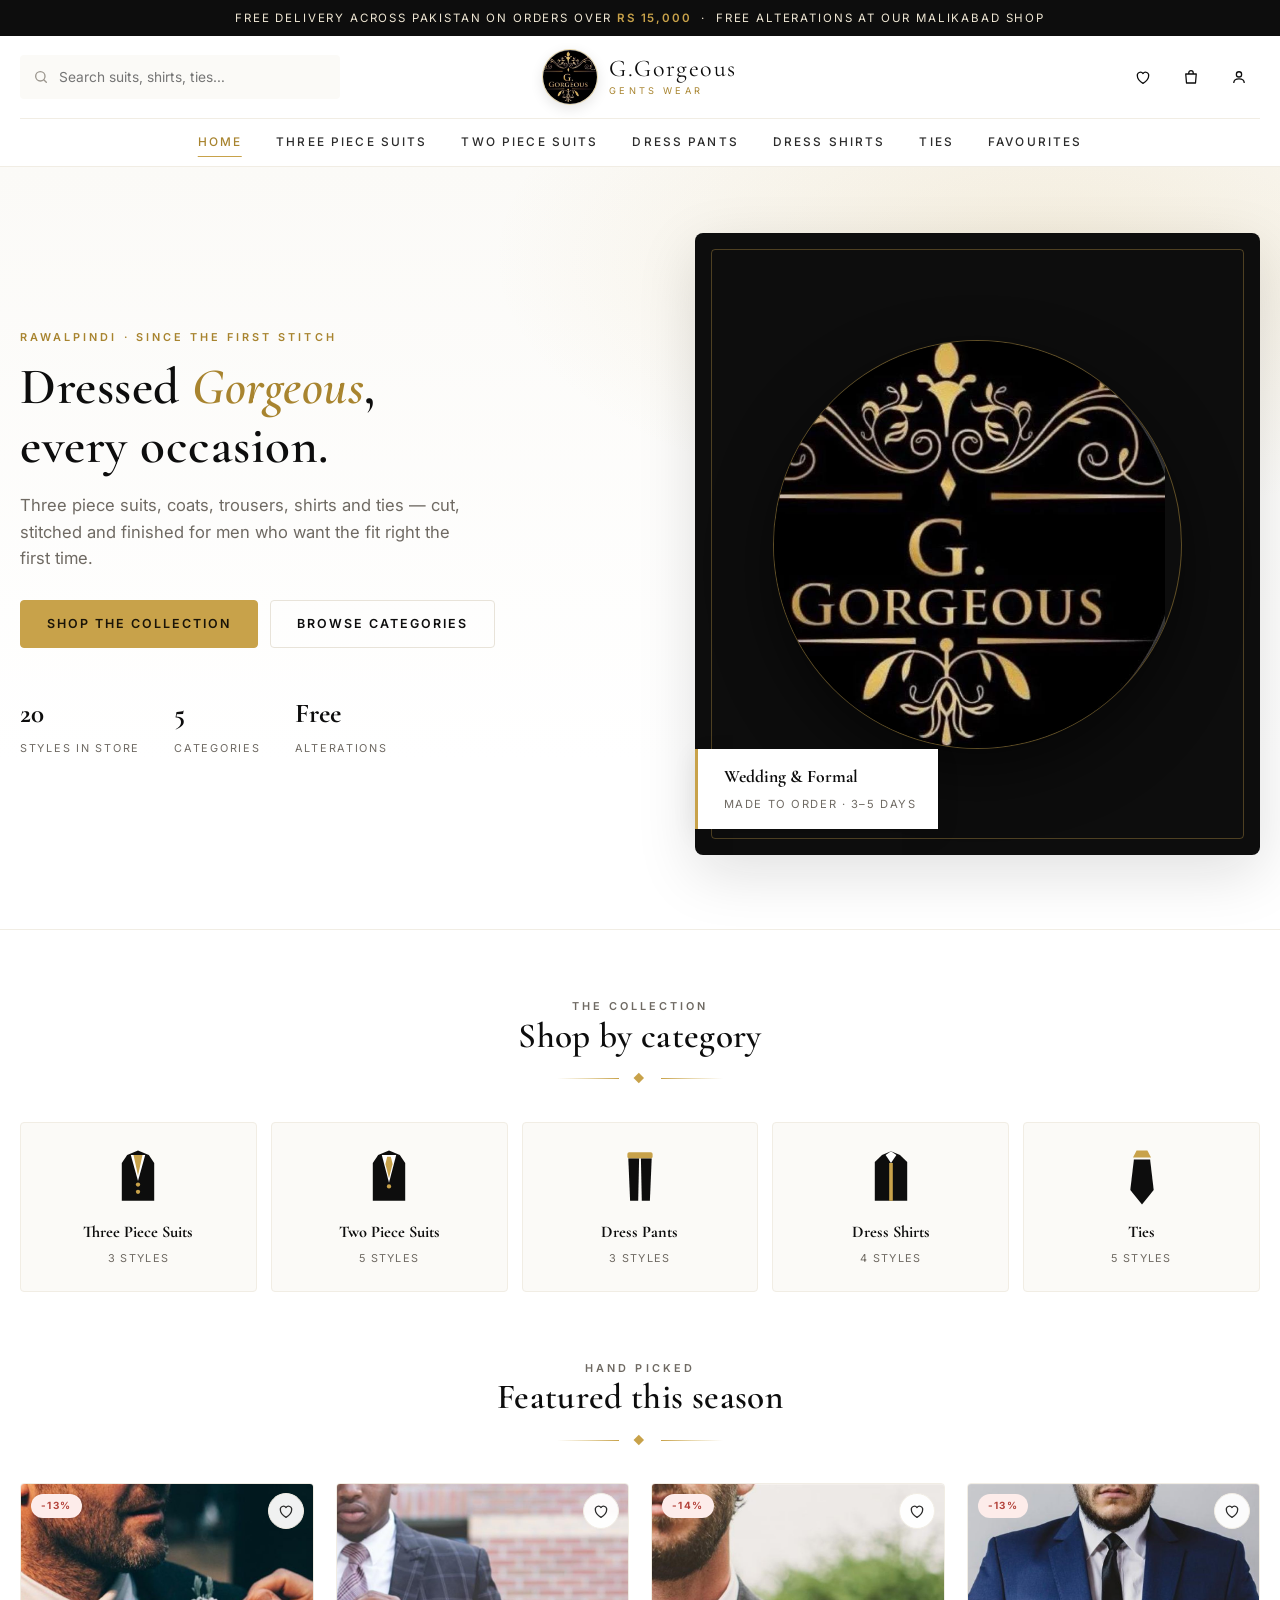
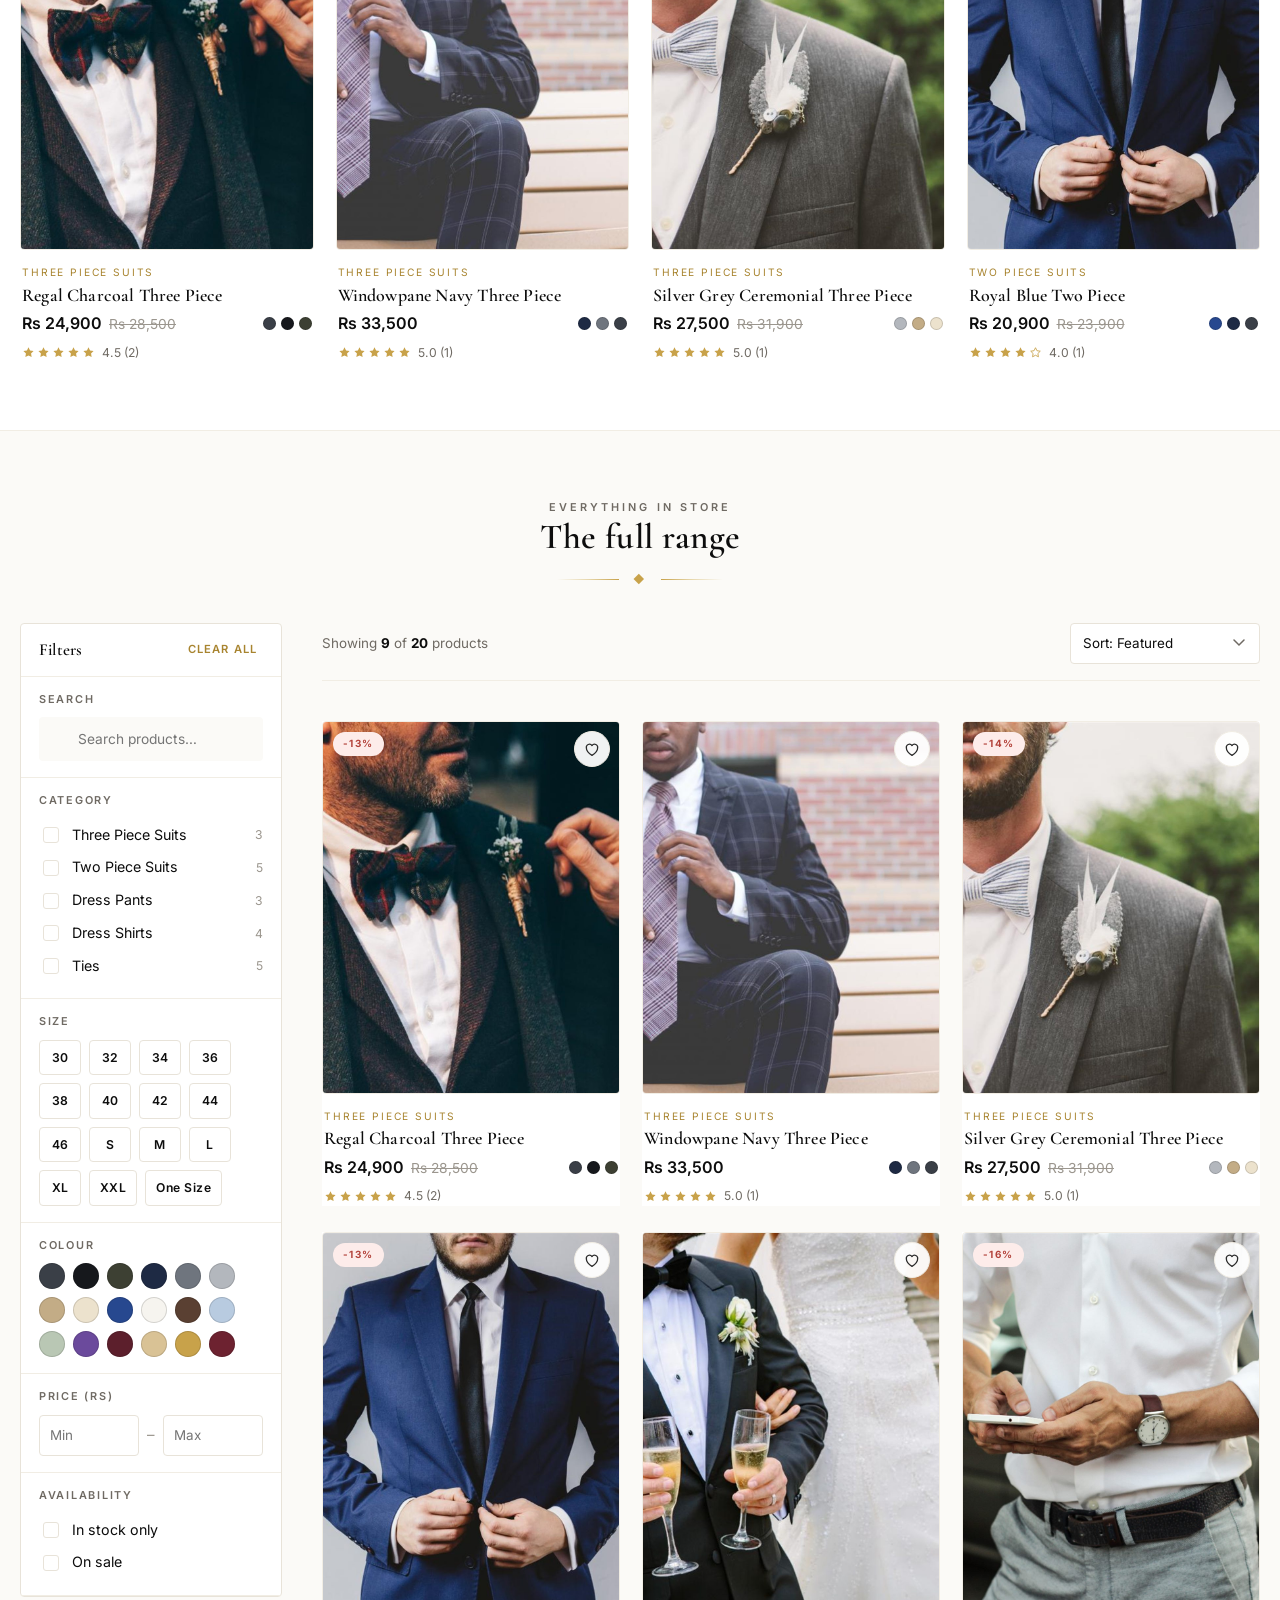
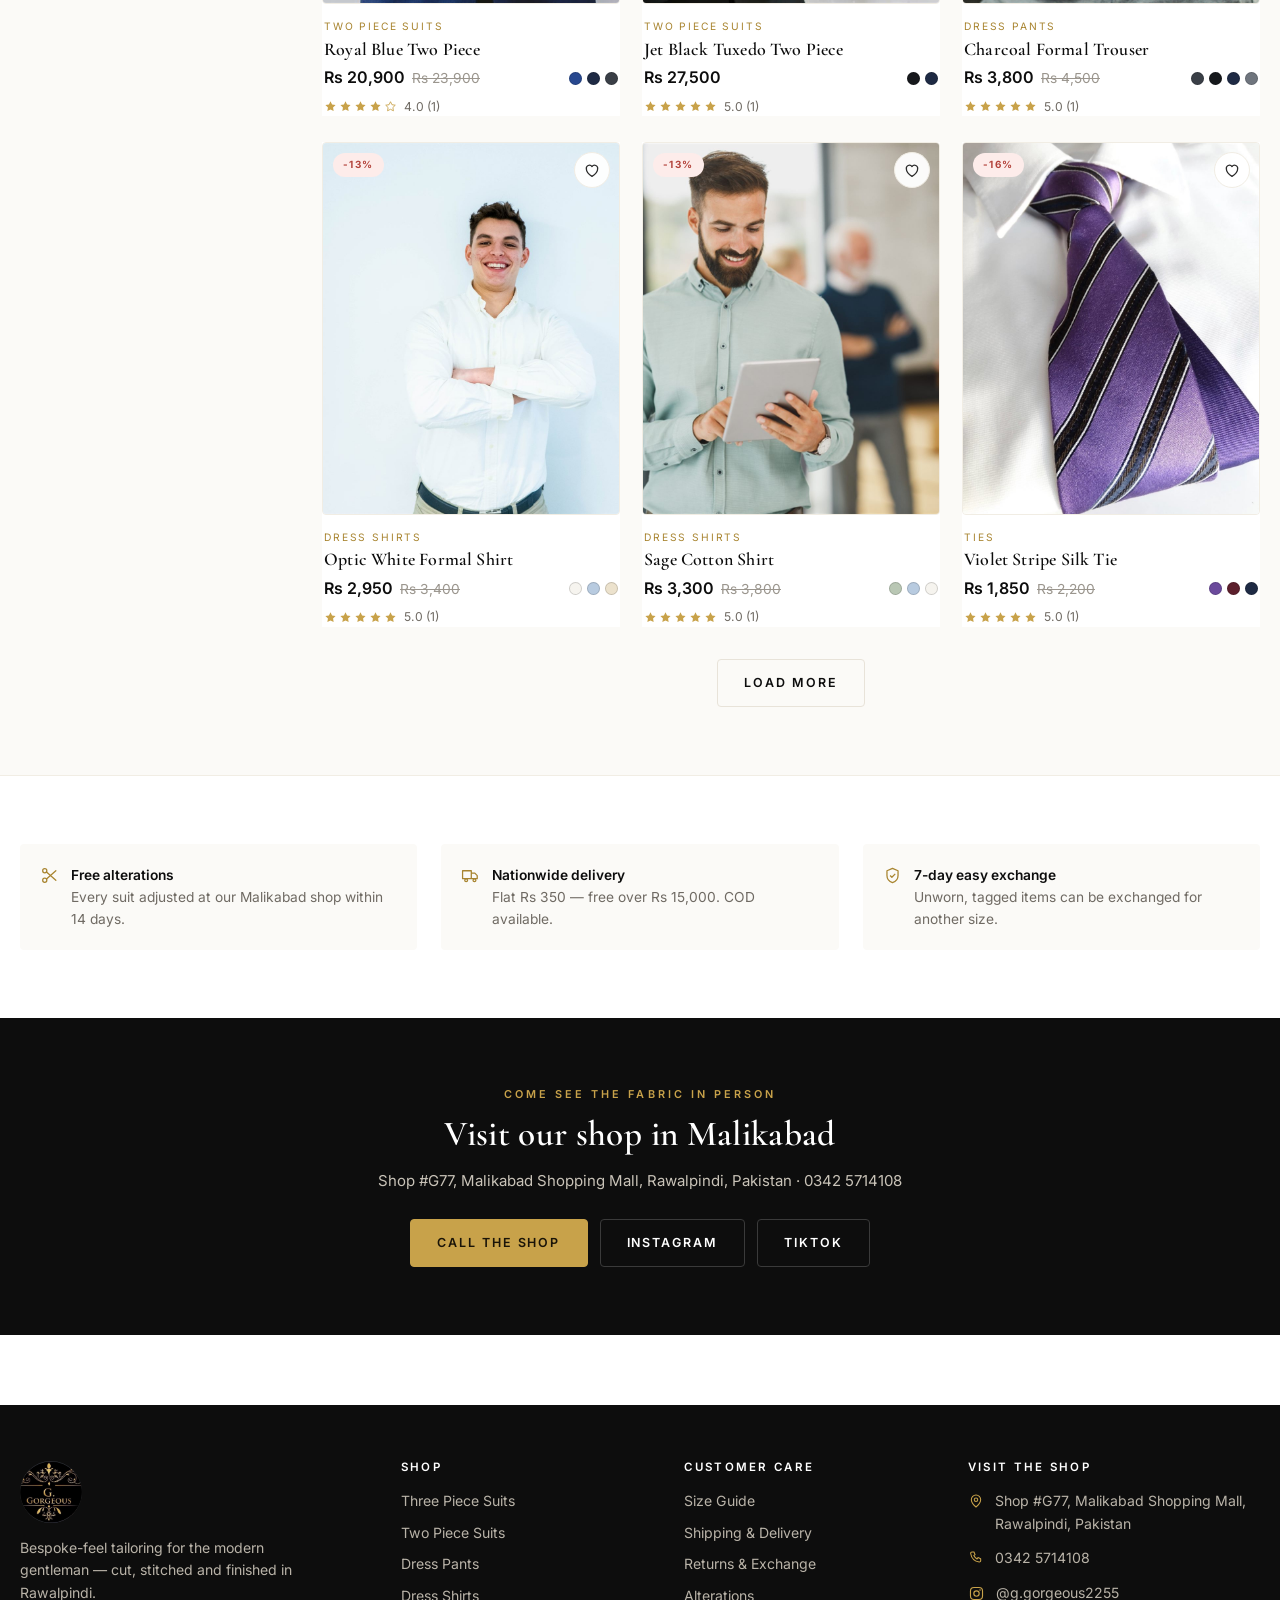
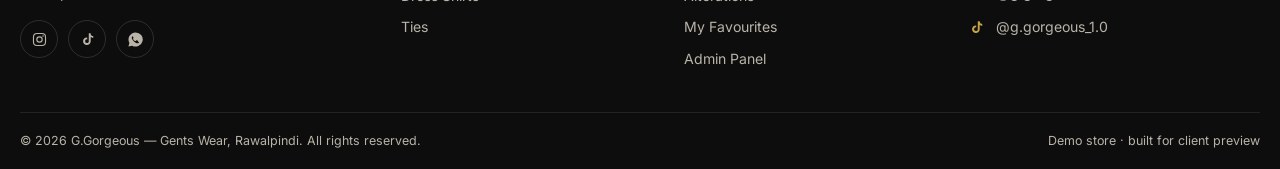
==== index.html @ 969a835b "G.Gorgeous demo store Static e-commerce demo for G.Gorgeous Gents Wear, Rawalpindi. 20 products acro" ====
<!DOCTYPE html>
<html lang="en">
<head>
<meta charset="UTF-8">
<meta name="viewport" content="width=device-width, initial-scale=1">
<title>G.Gorgeous — Gents Wear | Suits, Shirts &amp; Ties, Rawalpindi</title>
<meta name="description" content="G.Gorgeous — three piece suits, two piece suits, dress pants, dress shirts and ties. Shop #G77, Malikabad Shopping Mall, Rawalpindi.">
<link rel="icon" href="assets/img/logo.jpg">
<link rel="preconnect" href="https://fonts.googleapis.com">
<link rel="preconnect" href="https://fonts.gstatic.com" crossorigin>
<link href="https://fonts.googleapis.com/css2?family=Cormorant+Garamond:ital,wght@0,400;0,500;0,600;0,700;1,400;1,600&family=Inter:wght@300;400;500;600;700&display=swap" rel="stylesheet">
<link rel="stylesheet" href="assets/css/style.css">
</head>
<body>

<div id="site-header"></div>

<!-- ===================== HERO ===================== -->
<section class="hero">
  <div class="wrap hero-inner">
    <div>
      <p class="eyebrow">Rawalpindi · Since the first stitch</p>
      <h1>Dressed <em>Gorgeous</em>,<br>every occasion.</h1>
      <p class="lead">Three piece suits, coats, trousers, shirts and ties — cut, stitched and finished for men who want the fit right the first time.</p>
      <div class="hero-cta">
        <a class="btn btn-gold" href="#shop">Shop the collection</a>
        <a class="btn btn-ghost" href="#categories">Browse categories</a>
      </div>
      <div class="hero-stats">
        <div><strong id="stat-styles">—</strong><span>Styles in store</span></div>
        <div><strong id="stat-cats">5</strong><span>Categories</span></div>
        <div><strong>Free</strong><span>Alterations</span></div>
      </div>
    </div>
    <div style="position:relative">
      <div class="hero-art"><div class="logo-ring"><img src="assets/img/logo.jpg" alt="G.Gorgeous"></div></div>
      <div class="hero-tag">
        <b>Wedding &amp; Formal</b>
        <span>Made to order · 3–5 days</span>
      </div>
    </div>
  </div>
</section>

<!-- ===================== CATEGORIES ===================== -->
<section class="section" id="categories">
  <div class="wrap">
    <div class="section-head">
      <p class="eyebrow">The Collection</p>
      <h2>Shop by category</h2>
      <div class="rule-ornament"><span>◆</span></div>
    </div>
    <div class="cat-strip" id="cat-strip"></div>
  </div>
</section>

<!-- ===================== FEATURED ===================== -->
<section class="section" style="padding-top:0">
  <div class="wrap">
    <div class="section-head">
      <p class="eyebrow">Hand picked</p>
      <h2>Featured this season</h2>
      <div class="rule-ornament"><span>◆</span></div>
    </div>
    <div class="product-grid cols-4" id="featured-grid"></div>
  </div>
</section>

<!-- ===================== SHOP ===================== -->
<section class="section" id="shop" style="background:var(--surface);border-block:1px solid var(--line-soft)">
  <div class="wrap">
    <div class="section-head">
      <p class="eyebrow">Everything in store</p>
      <h2>The full range</h2>
      <div class="rule-ornament"><span>◆</span></div>
    </div>

    <div class="shop">
      <!-- filters -->
      <aside class="filters" id="filters">
        <div class="filters-head">
          <h3>Filters</h3>
          <button id="clear-filters">Clear all</button>
        </div>

        <div class="fgroup">
          <h4>Search</h4>
          <div class="header-search" style="width:100%">
            <input type="text" id="f-search" placeholder="Search products…" autocomplete="off">
          </div>
        </div>

        <div class="fgroup">
          <h4>Category</h4>
          <div id="f-cats"></div>
        </div>

        <div class="fgroup">
          <h4>Size</h4>
          <div class="size-pills" id="f-sizes"></div>
        </div>

        <div class="fgroup">
          <h4>Colour</h4>
          <div class="color-dots" id="f-colors"></div>
        </div>

        <div class="fgroup">
          <h4>Price (Rs)</h4>
          <div class="price-range">
            <input type="number" id="f-min" placeholder="Min" min="0">
            <span>–</span>
            <input type="number" id="f-max" placeholder="Max" min="0">
          </div>
        </div>

        <div class="fgroup">
          <h4>Availability</h4>
          <label class="check"><input type="checkbox" id="f-instock"> In stock only</label>
          <label class="check"><input type="checkbox" id="f-sale"> On sale</label>
        </div>

        <div class="fgroup" style="display:none" id="filters-done-wrap">
          <button class="btn btn-block" id="filters-done">Show results</button>
        </div>
      </aside>

      <!-- results -->
      <div>
        <div class="shop-toolbar">
          <div class="flex items-center gap-12">
            <button class="btn btn-sm btn-ghost filter-toggle hide" id="filter-toggle">Filters</button>
            <span class="count-txt" id="count-txt"></span>
          </div>
          <div class="toolbar-right">
            <select id="sort">
              <option value="featured">Sort: Featured</option>
              <option value="new">Newest first</option>
              <option value="low">Price: Low to High</option>
              <option value="high">Price: High to Low</option>
              <option value="rating">Top rated</option>
              <option value="name">Name A–Z</option>
            </select>
          </div>
        </div>
        <div class="active-chips" id="active-chips"></div>
        <div class="product-grid" id="shop-grid"></div>
        <div class="center mt-32"><button class="btn btn-ghost hide" id="load-more">Load more</button></div>
      </div>
    </div>
  </div>
</section>

<!-- ===================== SERVICE BAND ===================== -->
<section class="section">
  <div class="wrap">
    <div class="grid-3" style="gap:24px">
      <div class="assurances" style="margin:0">
        <div class="assurance" id="a1"></div>
      </div>
      <div class="assurances" style="margin:0">
        <div class="assurance" id="a2"></div>
      </div>
      <div class="assurances" style="margin:0">
        <div class="assurance" id="a3"></div>
      </div>
    </div>
  </div>
</section>

<!-- ===================== VISIT ===================== -->
<section class="section" style="background:var(--ink);color:#c9c3b8">
  <div class="wrap center">
    <p class="eyebrow" style="color:var(--gold)">Come see the fabric in person</p>
    <h2 style="color:#fff">Visit our shop in Malikabad</h2>
    <p style="max-width:560px;margin:0 auto 26px" id="visit-addr"></p>
    <div class="flex gap-12 wrap-flex" style="justify-content:center">
      <a class="btn btn-gold" id="visit-call" href="#">Call the shop</a>
      <a class="btn btn-ghost" style="--btn-fg:#fff;--btn-bd:#3a3a3a" id="visit-insta" href="#" target="_blank" rel="noopener">Instagram</a>
      <a class="btn btn-ghost" style="--btn-fg:#fff;--btn-bd:#3a3a3a" id="visit-tiktok" href="#" target="_blank" rel="noopener">TikTok</a>
    </div>
  </div>
</section>

<div id="site-footer"></div>

<script src="assets/js/data.js"></script>
<script src="assets/js/catalog.js"></script>
<script src="assets/js/store.js"></script>
<script src="assets/js/ui.js"></script>
<script src="assets/js/home.js"></script>
</body>
</html>
---- assets/css/style.css ----
/* ==========================================================================
   G.GORGEOUS — Gents Wear
   Brand palette: white canvas, black ink, antique gold accents
   ========================================================================== */

:root {
  --gold: #c8a24a;
  --gold-deep: #a8842f;
  --gold-soft: #e7d7ac;
  --gold-wash: #faf5e9;

  --ink: #0d0d0d;
  --ink-2: #2b2b2b;
  --muted: #6f6a63;
  --muted-2: #9b968e;

  --bg: #ffffff;
  --surface: #fbfaf7;
  --surface-2: #f4f1ea;
  --line: #e8e3d9;
  --line-soft: #f1ede4;

  --ok: #2f7d5d;
  --warn: #b8860b;
  --danger: #b3423a;

  --radius: 4px;
  --radius-lg: 8px;
  --shadow-sm: 0 1px 2px rgba(13, 13, 13, .05);
  --shadow: 0 6px 24px rgba(13, 13, 13, .07);
  --shadow-lg: 0 18px 60px rgba(13, 13, 13, .13);

  --serif: "Cormorant Garamond", "Playfair Display", Georgia, "Times New Roman", serif;
  --sans: "Inter", -apple-system, BlinkMacSystemFont, "Segoe UI", Roboto, Helvetica, Arial, sans-serif;

  --wrap: 1280px;
  --header-h: 118px;
}

* { box-sizing: border-box; }

html { -webkit-text-size-adjust: 100%; }

body {
  margin: 0;
  background: var(--bg);
  color: var(--ink);
  font-family: var(--sans);
  font-size: 15px;
  line-height: 1.6;
  -webkit-font-smoothing: antialiased;
}

img { max-width: 100%; display: block; }
a { color: inherit; text-decoration: none; }
button, input, select, textarea { font: inherit; color: inherit; }

h1, h2, h3, h4 {
  font-family: var(--serif);
  font-weight: 600;
  letter-spacing: .01em;
  line-height: 1.15;
  margin: 0 0 .4em;
}
h1 { font-size: clamp(2rem, 4.4vw, 3.2rem); }
h2 { font-size: clamp(1.5rem, 3vw, 2.2rem); }
h3 { font-size: 1.28rem; }

.wrap { width: min(100% - 40px, var(--wrap)); margin-inline: auto; }
.wrap-narrow { width: min(100% - 40px, 940px); margin-inline: auto; }

/* ---------- Shared atoms ---------- */

.eyebrow {
  font-size: .68rem;
  letter-spacing: .28em;
  text-transform: uppercase;
  color: var(--gold-deep);
  font-weight: 600;
  margin: 0 0 .7rem;
}

.rule-ornament {
  display: flex; align-items: center; justify-content: center;
  gap: 14px; color: var(--gold); margin: 8px 0 26px;
}
.rule-ornament::before, .rule-ornament::after {
  content: ""; height: 1px; width: 62px;
  background: linear-gradient(90deg, transparent, var(--gold-soft), var(--gold));
}
.rule-ornament::after { background: linear-gradient(270deg, transparent, var(--gold-soft), var(--gold)); }
.rule-ornament span { font-size: 11px; letter-spacing: .2em; }

.section { padding: 68px 0; }
.section-head { text-align: center; margin-bottom: 34px; }
.section-head p { color: var(--muted); max-width: 560px; margin: 0 auto; }

.btn {
  --btn-bg: var(--ink);
  --btn-fg: #fff;
  --btn-bd: var(--ink);
  display: inline-flex; align-items: center; justify-content: center; gap: 9px;
  padding: 13px 26px;
  background: var(--btn-bg); color: var(--btn-fg);
  border: 1px solid var(--btn-bd);
  border-radius: var(--radius);
  font-size: .78rem; font-weight: 600;
  letter-spacing: .16em; text-transform: uppercase;
  cursor: pointer; transition: .22s ease;
  white-space: nowrap;
}
.btn:hover { --btn-bg: var(--gold-deep); --btn-bd: var(--gold-deep); transform: translateY(-1px); }
.btn:active { transform: translateY(0); }
.btn[disabled] { opacity: .45; cursor: not-allowed; transform: none; }
.btn-gold { --btn-bg: var(--gold); --btn-bd: var(--gold); --btn-fg: #1a1408; }
.btn-gold:hover { --btn-bg: var(--gold-deep); --btn-fg: #fff; }
.btn-ghost { --btn-bg: transparent; --btn-fg: var(--ink); --btn-bd: var(--line); }
.btn-ghost:hover { --btn-bg: transparent; --btn-fg: var(--gold-deep); --btn-bd: var(--gold); }
.btn-danger { --btn-bg: transparent; --btn-fg: var(--danger); --btn-bd: #edd6d4; }
.btn-danger:hover { --btn-bg: var(--danger); --btn-fg: #fff; --btn-bd: var(--danger); }
.btn-sm { padding: 9px 16px; font-size: .68rem; letter-spacing: .12em; }
.btn-block { width: 100%; }

.badge {
  display: inline-block; padding: 4px 10px; border-radius: 100px;
  font-size: .62rem; font-weight: 700; letter-spacing: .14em; text-transform: uppercase;
}
.badge-sale { background: #fdecea; color: var(--danger); }
.badge-new { background: var(--gold-wash); color: var(--gold-deep); }
.badge-out { background: var(--surface-2); color: var(--muted); }
.badge-ok { background: #e8f4ee; color: var(--ok); }
.badge-warn { background: #fdf3e0; color: var(--warn); }

.field { margin-bottom: 16px; }
.field label, .lbl {
  display: block; font-size: .68rem; font-weight: 600;
  letter-spacing: .14em; text-transform: uppercase; color: var(--muted);
  margin-bottom: 7px;
}
.input, input[type="text"], input[type="email"], input[type="tel"],
input[type="number"], input[type="password"], input[type="url"], select, textarea {
  width: 100%; padding: 12px 14px;
  background: #fff; border: 1px solid var(--line); border-radius: var(--radius);
  font-size: .92rem; transition: .18s ease;
}
input:focus, select:focus, textarea:focus {
  outline: none; border-color: var(--gold); box-shadow: 0 0 0 3px rgba(200, 162, 74, .14);
}
textarea { min-height: 110px; resize: vertical; line-height: 1.6; }
select {
  appearance: none;
  background-image: url("data:image/svg+xml;utf8,<svg xmlns='http://www.w3.org/2000/svg' width='12' height='8'><path d='M1 1l5 5 5-5' stroke='%236f6a63' stroke-width='1.5' fill='none' stroke-linecap='round'/></svg>");
  background-repeat: no-repeat; background-position: right 14px center; padding-right: 36px;
}
.hint { font-size: .76rem; color: var(--muted-2); margin-top: 6px; }
.err-msg { font-size: .76rem; color: var(--danger); margin-top: 6px; display: none; }
.field.invalid input, .field.invalid select, .field.invalid textarea { border-color: var(--danger); }
.field.invalid .err-msg { display: block; }
.grid-2 { display: grid; grid-template-columns: 1fr 1fr; gap: 0 16px; }
.grid-3 { display: grid; grid-template-columns: repeat(3, 1fr); gap: 0 16px; }

/* ---------- Header ---------- */

.announce {
  background: var(--ink); color: #efe7d4;
  font-size: .72rem; letter-spacing: .16em; text-transform: uppercase;
  text-align: center; padding: 9px 16px;
}
.announce b { color: var(--gold); font-weight: 600; }

.site-header {
  position: sticky; top: 0; z-index: 60;
  background: rgba(255, 255, 255, .96);
  backdrop-filter: blur(10px);
  border-bottom: 1px solid var(--line-soft);
}
.header-bar {
  display: grid; grid-template-columns: 1fr auto 1fr; align-items: center;
  gap: 16px; padding: 14px 0;
}
.brand { display: flex; align-items: center; gap: 12px; justify-self: center; }
.brand img { width: 54px; height: 54px; border-radius: 50%; box-shadow: 0 0 0 1px var(--gold-soft), 0 4px 14px rgba(0,0,0,.12); }
.brand-name { font-family: var(--serif); font-size: 1.5rem; letter-spacing: .06em; line-height: 1; }
.brand-sub { font-size: .58rem; letter-spacing: .34em; text-transform: uppercase; color: var(--gold-deep); margin-top: 3px; }

.header-actions { display: flex; align-items: center; gap: 6px; justify-self: end; }
.icon-btn {
  position: relative; display: inline-flex; align-items: center; justify-content: center;
  width: 42px; height: 42px; border: 1px solid transparent; border-radius: 50%;
  background: transparent; cursor: pointer; transition: .2s ease; color: var(--ink);
}
.icon-btn:hover { background: var(--gold-wash); color: var(--gold-deep); }
.icon-btn .count {
  position: absolute; top: 3px; right: 1px; min-width: 18px; height: 18px; padding: 0 5px;
  background: var(--gold); color: #1a1408; border-radius: 100px;
  font-size: .62rem; font-weight: 700; display: grid; place-items: center;
}
.icon-btn .count:empty, .icon-btn .count[data-zero="1"] { display: none; }

.header-search { justify-self: start; position: relative; width: min(320px, 100%); }
.header-search input {
  padding: 10px 14px 10px 38px; background: var(--surface); border-color: transparent;
  font-size: .86rem;
}
.header-search input:focus { background: #fff; }
.header-search svg { position: absolute; left: 13px; top: 50%; transform: translateY(-50%); color: var(--muted-2); }

.nav {
  display: flex; justify-content: center; gap: 34px;
  border-top: 1px solid var(--line-soft); padding: 12px 0;
}
.nav a {
  font-size: .74rem; letter-spacing: .18em; text-transform: uppercase;
  font-weight: 500; color: var(--ink-2); position: relative; padding: 2px 0;
  transition: color .2s;
}
.nav a::after {
  content: ""; position: absolute; left: 50%; bottom: -3px; width: 0; height: 1px;
  background: var(--gold); transition: .25s ease; transform: translateX(-50%);
}
.nav a:hover, .nav a.active { color: var(--gold-deep); }
.nav a:hover::after, .nav a.active::after { width: 100%; }

.menu-toggle { display: none; }

/* ---------- Hero ---------- */

.hero {
  position: relative; overflow: hidden;
  background:
    radial-gradient(900px 420px at 82% 12%, rgba(200,162,74,.16), transparent 62%),
    linear-gradient(180deg, var(--surface) 0%, #fff 78%);
  border-bottom: 1px solid var(--line-soft);
}
.hero-inner {
  display: grid; grid-template-columns: 1.05fr .95fr; align-items: center; gap: 50px;
  padding: 66px 0 74px;
}
.hero h1 { margin-bottom: .3em; }
.hero h1 em { font-style: italic; color: var(--gold-deep); }
.hero p.lead { font-size: 1.04rem; color: var(--muted); max-width: 460px; margin-bottom: 28px; }
.hero-cta { display: flex; gap: 12px; flex-wrap: wrap; }
.hero-stats { display: flex; gap: 34px; margin-top: 44px; }
.hero-stats div strong { display: block; font-family: var(--serif); font-size: 1.7rem; color: var(--ink); }
.hero-stats div span { font-size: .68rem; letter-spacing: .16em; text-transform: uppercase; color: var(--muted); }

.hero-art {
  position: relative; aspect-ratio: 4 / 4.4;
  border-radius: var(--radius-lg); overflow: hidden;
  background: var(--ink); box-shadow: var(--shadow-lg);
}
.hero-art { display: grid; place-items: center; }
.logo-ring {
  width: 72%; aspect-ratio: 1; border-radius: 50%; overflow: hidden;
  box-shadow: 0 0 0 1px rgba(200, 162, 74, .45), 0 24px 60px rgba(0, 0, 0, .55);
}
.logo-ring img { width: 108%; height: 108%; margin: -4%; object-fit: cover; }
.hero-art::after {
  content: ""; position: absolute; inset: 16px; border: 1px solid rgba(200,162,74,.35);
  border-radius: var(--radius); pointer-events: none;
}
.hero-tag {
  position: absolute; left: 0; bottom: 26px; background: #fff;
  padding: 14px 22px 14px 26px; box-shadow: var(--shadow);
  border-left: 3px solid var(--gold);
}
.hero-tag b { font-family: var(--serif); font-size: 1.1rem; display: block; }
.hero-tag span { font-size: .7rem; letter-spacing: .14em; text-transform: uppercase; color: var(--muted); }

/* ---------- Category strip ---------- */

.cat-strip { display: grid; grid-template-columns: repeat(5, 1fr); gap: 14px; }
.cat-card {
  position: relative; display: block; padding: 22px 18px; text-align: center;
  background: var(--surface); border: 1px solid var(--line-soft); border-radius: var(--radius);
  transition: .24s ease; cursor: pointer;
}
.cat-card:hover { background: #fff; border-color: var(--gold-soft); box-shadow: var(--shadow); transform: translateY(-3px); }
.cat-card .cat-ico { width: 54px; height: 62px; margin: 0 auto 12px; }
.cat-card b { font-family: var(--serif); font-size: 1.02rem; display: block; }
.cat-card span { font-size: .68rem; letter-spacing: .12em; text-transform: uppercase; color: var(--muted); }

/* ---------- Shop layout ---------- */

.shop { display: grid; grid-template-columns: 262px 1fr; gap: 40px; align-items: start; }

.filters {
  position: sticky; top: calc(var(--header-h) + 14px);
  border: 1px solid var(--line); border-radius: var(--radius); background: #fff;
}
.filters-head {
  display: flex; align-items: center; justify-content: space-between;
  padding: 16px 18px; border-bottom: 1px solid var(--line-soft);
}
.filters-head h3 { margin: 0; font-size: 1.05rem; }
.filters-head button {
  background: none; border: none; cursor: pointer; font-size: .7rem;
  letter-spacing: .1em; text-transform: uppercase; color: var(--gold-deep); font-weight: 600;
}
.fgroup { padding: 16px 18px; border-bottom: 1px solid var(--line-soft); }
.fgroup:last-child { border-bottom: none; }
.fgroup > h4 {
  font-family: var(--sans); font-size: .68rem; letter-spacing: .16em;
  text-transform: uppercase; color: var(--muted); margin: 0 0 12px;
}
.check {
  display: flex; align-items: center; gap: 10px; padding: 5px 0;
  cursor: pointer; font-size: .89rem; user-select: none;
}
.check input { appearance: none; width: 16px; height: 16px; border: 1px solid var(--line); border-radius: 3px; flex: none; cursor: pointer; transition: .16s; }
.check input:checked { background: var(--gold) url("data:image/svg+xml;utf8,<svg xmlns='http://www.w3.org/2000/svg' viewBox='0 0 12 12'><path d='M2 6.2l2.6 2.6L10 3.4' stroke='white' stroke-width='2' fill='none' stroke-linecap='round' stroke-linejoin='round'/></svg>") center/11px no-repeat; border-color: var(--gold); }
.check .n { margin-left: auto; color: var(--muted-2); font-size: .76rem; }

.size-pills, .color-dots { display: flex; flex-wrap: wrap; gap: 8px; }
.size-pill {
  min-width: 42px; padding: 7px 10px; text-align: center; cursor: pointer;
  border: 1px solid var(--line); border-radius: var(--radius);
  font-size: .76rem; font-weight: 600; letter-spacing: .04em; transition: .18s; background: #fff;
}
.size-pill:hover { border-color: var(--gold); }
.size-pill.on { background: var(--ink); color: #fff; border-color: var(--ink); }
.size-pill.disabled { opacity: .35; cursor: not-allowed; text-decoration: line-through; }

.color-dot {
  width: 26px; height: 26px; border-radius: 50%; cursor: pointer; position: relative;
  box-shadow: inset 0 0 0 1px rgba(0,0,0,.14);
  transition: .18s;
}
.color-dot:hover { transform: scale(1.08); }
.color-dot.on { box-shadow: inset 0 0 0 1px rgba(0,0,0,.14), 0 0 0 2px #fff, 0 0 0 3.5px var(--gold); }

.price-range { display: flex; align-items: center; gap: 8px; }
.price-range input { padding: 9px 10px; font-size: .84rem; }
.price-range span { color: var(--muted-2); }

.shop-toolbar {
  display: flex; align-items: center; justify-content: space-between; gap: 16px;
  padding-bottom: 16px; margin-bottom: 22px; border-bottom: 1px solid var(--line-soft);
  flex-wrap: wrap;
}
.filter-toggle { display: none; }
.shop-toolbar .count-txt { font-size: .84rem; color: var(--muted); }
.shop-toolbar .count-txt b { color: var(--ink); }
.toolbar-right { display: flex; align-items: center; gap: 10px; }
.toolbar-right select { width: auto; min-width: 190px; padding: 9px 34px 9px 12px; font-size: .84rem; }

.active-chips { display: flex; flex-wrap: wrap; gap: 8px; margin-bottom: 18px; }
.chip {
  display: inline-flex; align-items: center; gap: 7px; padding: 6px 12px;
  background: var(--gold-wash); border: 1px solid var(--gold-soft); border-radius: 100px;
  font-size: .75rem; color: var(--ink-2);
}
.chip button { background: none; border: none; cursor: pointer; color: var(--gold-deep); font-size: 1rem; line-height: 1; padding: 0; }

/* ---------- Product grid ---------- */

.product-grid { display: grid; grid-template-columns: repeat(3, 1fr); gap: 26px 22px; }
.product-grid.cols-4 { grid-template-columns: repeat(4, 1fr); }

.card { position: relative; background: #fff; }
.card-media {
  position: relative; aspect-ratio: 4 / 5; overflow: hidden;
  border: 1px solid var(--line-soft); border-radius: var(--radius); background: var(--surface);
  display: block;
}
.card-media img { width: 100%; height: 100%; object-fit: cover; transition: transform .7s cubic-bezier(.2,.7,.3,1); }
.card:hover .card-media img { transform: scale(1.05); }
.card-flags { position: absolute; top: 10px; left: 10px; display: flex; flex-direction: column; gap: 6px; align-items: flex-start; }
.card-fav {
  position: absolute; top: 10px; right: 10px; width: 36px; height: 36px; border-radius: 50%;
  background: rgba(255,255,255,.94); border: 1px solid var(--line-soft); cursor: pointer;
  display: grid; place-items: center; transition: .2s; color: var(--ink-2); z-index: 2;
}
.card-fav:hover { color: var(--danger); transform: scale(1.08); }
.card-fav.on { color: #d13b3b; }
.card-fav.on svg { fill: currentColor; }
.card-quick {
  position: absolute; left: 10px; right: 10px; bottom: 10px;
  opacity: 0; transform: translateY(8px); transition: .26s ease; z-index: 2;
}
.card:hover .card-quick { opacity: 1; transform: translateY(0); }
.card-body { padding: 14px 2px 0; }
.card-cat { font-size: .64rem; letter-spacing: .18em; text-transform: uppercase; color: var(--gold-deep); }
.card-title { font-family: var(--serif); font-size: 1.12rem; margin: 4px 0 6px; }
.card-title a:hover { color: var(--gold-deep); }
.card-meta { display: flex; align-items: center; justify-content: space-between; gap: 10px; }
.price { font-weight: 600; font-size: 1rem; }
.price .was { color: var(--muted-2); text-decoration: line-through; font-weight: 400; font-size: .86rem; margin-left: 7px; }
.card-colors { display: flex; gap: 5px; }
.card-colors i { width: 13px; height: 13px; border-radius: 50%; box-shadow: inset 0 0 0 1px rgba(0,0,0,.16); }

.stars { display: inline-flex; gap: 2px; color: var(--gold); line-height: 1; }
.stars svg { width: 13px; height: 13px; }
.rating-row { display: flex; align-items: center; gap: 7px; font-size: .76rem; color: var(--muted); margin-top: 6px; }

.empty-state { text-align: center; padding: 70px 20px; color: var(--muted); }
.empty-state h3 { color: var(--ink); }

/* ---------- Product detail ---------- */

.crumbs { font-size: .76rem; color: var(--muted); padding: 22px 0; }
.crumbs a:hover { color: var(--gold-deep); }
.crumbs span { margin: 0 8px; color: var(--muted-2); }

.pdp { display: grid; grid-template-columns: 1.05fr .95fr; gap: 52px; align-items: start; }
.gallery-main {
  position: relative; aspect-ratio: 4 / 5; background: var(--surface);
  border: 1px solid var(--line-soft); border-radius: var(--radius); overflow: hidden;
}
.gallery-main img, .gallery-main video { width: 100%; height: 100%; object-fit: cover; }
.gallery-main video { background: #000; object-fit: contain; }
.gallery-nav {
  position: absolute; top: 50%; transform: translateY(-50%); width: 40px; height: 40px;
  border-radius: 50%; background: rgba(255,255,255,.92); border: 1px solid var(--line);
  display: grid; place-items: center; cursor: pointer; transition: .2s;
}
.gallery-nav:hover { background: #fff; color: var(--gold-deep); }
.gallery-nav.prev { left: 12px; } .gallery-nav.next { right: 12px; }
.thumbs { display: flex; gap: 10px; margin-top: 12px; flex-wrap: wrap; }
.thumb {
  position: relative; width: 76px; aspect-ratio: 4/5; border-radius: var(--radius);
  overflow: hidden; border: 1px solid var(--line); cursor: pointer; transition: .18s; background: var(--surface);
}
.thumb img { width: 100%; height: 100%; object-fit: cover; }
.thumb.on { border-color: var(--gold); box-shadow: 0 0 0 2px rgba(200,162,74,.25); }
.thumb.video-thumb { display: grid; place-items: center; background: var(--ink); color: var(--gold); }

.pdp-info h1 { margin-bottom: .2em; }
.pdp-price { display: flex; align-items: baseline; gap: 12px; margin: 14px 0 18px; }
.pdp-price .now { font-size: 1.65rem; font-weight: 600; }
.pdp-price .was { font-size: 1.05rem; color: var(--muted-2); text-decoration: line-through; }
.pdp-price .off { font-size: .7rem; }
.pdp-desc { color: var(--muted); margin-bottom: 22px; }

.opt-block { margin-bottom: 20px; }
.opt-head { display: flex; align-items: center; justify-content: space-between; margin-bottom: 10px; }
.opt-head .lbl { margin: 0; }
.opt-head .sel { font-size: .84rem; color: var(--ink-2); font-weight: 500; }
.size-guide-link { font-size: .72rem; color: var(--gold-deep); text-decoration: underline; cursor: pointer; }

.qty-picker { display: inline-flex; align-items: center; border: 1px solid var(--line); border-radius: var(--radius); overflow: hidden; }
.qty-picker button { width: 40px; height: 44px; background: #fff; border: none; cursor: pointer; font-size: 1.1rem; color: var(--ink-2); transition: .16s; }
.qty-picker button:hover { background: var(--gold-wash); color: var(--gold-deep); }
.qty-picker input { width: 54px; height: 44px; text-align: center; border: none; border-inline: 1px solid var(--line); border-radius: 0; font-weight: 600; }
.qty-picker input:focus { box-shadow: none; }

.buy-row { display: flex; gap: 12px; margin: 22px 0 18px; }
.buy-row .btn { flex: 1; }
.btn-heart {
  width: 52px; flex: none !important; --btn-bg: #fff; --btn-fg: var(--ink); --btn-bd: var(--line);
  padding: 0;
}
.btn-heart:hover { --btn-bg: #fff; --btn-fg: var(--danger); --btn-bd: #edd6d4; }
.btn-heart.on { --btn-fg: #d13b3b; --btn-bd: #edd6d4; }
.btn-heart.on svg { fill: currentColor; }

.assurances { display: grid; gap: 12px; padding: 20px; background: var(--surface); border-radius: var(--radius); margin-top: 22px; }
.assurance { display: flex; gap: 12px; align-items: flex-start; font-size: .86rem; }
.assurance svg { color: var(--gold-deep); flex: none; margin-top: 2px; }
.assurance b { display: block; font-weight: 600; }
.assurance span { color: var(--muted); }

.stock-line { display: flex; align-items: center; gap: 8px; font-size: .84rem; margin-bottom: 16px; }
.stock-dot { width: 8px; height: 8px; border-radius: 50%; background: var(--ok); }
.stock-dot.low { background: var(--warn); } .stock-dot.out { background: var(--danger); }

.tabs { border-bottom: 1px solid var(--line); display: flex; gap: 30px; margin-bottom: 26px; overflow-x: auto; }
.tab {
  background: none; border: none; padding: 14px 0; cursor: pointer; position: relative;
  font-size: .76rem; letter-spacing: .16em; text-transform: uppercase; font-weight: 600; color: var(--muted);
  white-space: nowrap;
}
.tab.on { color: var(--ink); }
.tab.on::after { content: ""; position: absolute; left: 0; right: 0; bottom: -1px; height: 2px; background: var(--gold); }
.tab-panel { display: none; } .tab-panel.on { display: block; animation: fade .3s ease; }
@keyframes fade { from { opacity: 0; transform: translateY(6px); } to { opacity: 1; transform: none; } }

.prose { max-width: 760px; color: var(--ink-2); }
.prose p { margin: 0 0 1em; }
.spec-table { width: 100%; border-collapse: collapse; max-width: 620px; }
.spec-table td { padding: 12px 0; border-bottom: 1px solid var(--line-soft); font-size: .9rem; }
.spec-table td:first-child { color: var(--muted); width: 190px; font-size: .74rem; letter-spacing: .12em; text-transform: uppercase; }

/* ---------- Reviews ---------- */

.reviews-layout { display: grid; grid-template-columns: 280px 1fr; gap: 44px; align-items: start; }
.review-summary { background: var(--surface); border-radius: var(--radius); padding: 24px; text-align: center; }
.review-summary .big { font-family: var(--serif); font-size: 3.2rem; line-height: 1; }
.review-summary .stars svg { width: 17px; height: 17px; }
.bar-row { display: flex; align-items: center; gap: 9px; font-size: .78rem; margin-top: 8px; }
.bar { flex: 1; height: 6px; background: var(--surface-2); border-radius: 100px; overflow: hidden; }
.bar i { display: block; height: 100%; background: var(--gold); }

.review { padding: 22px 0; border-bottom: 1px solid var(--line-soft); }
.review:first-child { padding-top: 0; }
.review-head { display: flex; align-items: center; gap: 12px; margin-bottom: 8px; }
.avatar {
  width: 40px; height: 40px; border-radius: 50%; background: var(--ink); color: var(--gold);
  display: grid; place-items: center; font-family: var(--serif); font-size: 1rem; flex: none;
}
.review-head b { display: block; font-size: .92rem; }
.review-head time { font-size: .74rem; color: var(--muted-2); }
.review h4 { font-family: var(--sans); font-size: .95rem; margin: 0 0 5px; }
.review p { margin: 0; color: var(--ink-2); font-size: .92rem; }

.star-input { display: flex; gap: 4px; }
.star-input button { background: none; border: none; cursor: pointer; padding: 2px; color: var(--line); transition: .15s; }
.star-input button svg { width: 26px; height: 26px; }
.star-input button.on { color: var(--gold); }
.star-input button.on svg { fill: currentColor; }

.review-form { background: var(--surface); border-radius: var(--radius); padding: 26px; margin-top: 26px; }

/* ---------- Cart / checkout ---------- */

.page-head { text-align: center; padding: 46px 0 30px; }
.page-head p { color: var(--muted); }

.cart-layout { display: grid; grid-template-columns: 1fr 380px; gap: 42px; align-items: start; }

.cart-row {
  display: grid; grid-template-columns: 104px 1fr auto; gap: 18px;
  padding: 20px 0; border-bottom: 1px solid var(--line-soft);
}
.cart-row .cart-img { width: 104px; aspect-ratio: 4/5; border-radius: var(--radius); overflow: hidden; background: var(--surface); border: 1px solid var(--line-soft); }
.cart-row .cart-img img { width: 100%; height: 100%; object-fit: cover; }
.cart-row h4 { font-family: var(--serif); font-size: 1.1rem; margin: 0 0 4px; }
.cart-opts { font-size: .8rem; color: var(--muted); margin-bottom: 10px; }
.cart-opts span + span::before { content: "·"; margin: 0 7px; color: var(--muted-2); }
.cart-actions { display: flex; align-items: center; gap: 14px; }
.link-btn { background: none; border: none; cursor: pointer; font-size: .76rem; color: var(--muted); text-decoration: underline; padding: 0; }
.link-btn:hover { color: var(--danger); }
.cart-row .line-total { text-align: right; font-weight: 600; }

.summary {
  position: sticky; top: calc(var(--header-h) + 14px);
  border: 1px solid var(--line); border-radius: var(--radius); padding: 26px; background: var(--surface);
}
.summary h3 { margin-bottom: 18px; }
.sum-row { display: flex; justify-content: space-between; padding: 9px 0; font-size: .92rem; }
.sum-row.total {
  border-top: 1px solid var(--line); margin-top: 10px; padding-top: 16px;
  font-size: 1.18rem; font-weight: 600; font-family: var(--serif);
}
.sum-row .muted { color: var(--muted); }
.promo { display: flex; gap: 8px; margin: 16px 0; }
.promo input { font-size: .86rem; }

.steps { display: flex; justify-content: center; gap: 0; margin-bottom: 40px; }
.step { display: flex; align-items: center; gap: 10px; color: var(--muted-2); font-size: .74rem; letter-spacing: .14em; text-transform: uppercase; }
.step i { width: 26px; height: 26px; border-radius: 50%; border: 1px solid currentColor; display: grid; place-items: center; font-style: normal; font-size: .74rem; }
.step.on { color: var(--gold-deep); font-weight: 600; }
.step.done { color: var(--ok); }
.step-sep { width: 60px; height: 1px; background: var(--line); margin: 0 18px; align-self: center; }

.pay-methods { display: grid; gap: 10px; margin-bottom: 18px; }
.pay-option {
  display: flex; align-items: center; gap: 12px; padding: 15px 16px; cursor: pointer;
  border: 1px solid var(--line); border-radius: var(--radius); transition: .18s; background: #fff;
}
.pay-option:hover { border-color: var(--gold-soft); }
.pay-option.on { border-color: var(--gold); background: var(--gold-wash); }
.pay-option input { appearance: none; width: 17px; height: 17px; border-radius: 50%; border: 1px solid var(--line); flex: none; transition: .16s; }
.pay-option input:checked { border: 5px solid var(--gold); }
.pay-option b { font-size: .92rem; display: block; }
.pay-option small { color: var(--muted); }
.pay-logos { margin-left: auto; display: flex; gap: 6px; align-items: center; color: var(--muted-2); }

.card-form { padding: 20px; background: var(--surface); border-radius: var(--radius); margin-bottom: 18px; }
.checkout-block { border: 1px solid var(--line); border-radius: var(--radius); padding: 26px; margin-bottom: 22px; }
.checkout-block > h3 { display: flex; align-items: center; gap: 10px; margin-bottom: 18px; }
.checkout-block > h3 i { width: 24px; height: 24px; border-radius: 50%; background: var(--ink); color: var(--gold); display: grid; place-items: center; font-size: .74rem; font-style: normal; font-family: var(--sans); }

.success-panel { text-align: center; padding: 60px 20px; }
.success-mark {
  width: 82px; height: 82px; border-radius: 50%; margin: 0 auto 22px;
  background: var(--gold-wash); border: 1px solid var(--gold-soft); color: var(--gold-deep);
  display: grid; place-items: center;
}
.order-box { text-align: left; max-width: 540px; margin: 28px auto 0; border: 1px solid var(--line); border-radius: var(--radius); padding: 24px; }

/* ---------- Admin ---------- */

.admin-shell { display: grid; grid-template-columns: 232px 1fr; min-height: 100vh; }
.admin-side { background: var(--ink); color: #cfc9bd; padding: 26px 0; position: sticky; top: 0; height: 100vh; overflow-y: auto; }
.admin-brand { display: flex; align-items: center; gap: 11px; padding: 0 22px 22px; border-bottom: 1px solid #262626; margin-bottom: 18px; }
.admin-brand img { width: 40px; height: 40px; border-radius: 50%; }
.admin-brand b { font-family: var(--serif); color: #fff; font-size: 1.1rem; display: block; line-height: 1.1; }
.admin-brand span { font-size: .56rem; letter-spacing: .26em; text-transform: uppercase; color: var(--gold); }
.admin-nav a {
  display: flex; align-items: center; gap: 12px; padding: 11px 22px; cursor: pointer;
  font-size: .86rem; transition: .18s; border-left: 2px solid transparent;
}
.admin-nav a:hover { background: #171717; color: #fff; }
.admin-nav a.on { background: #171717; color: var(--gold); border-left-color: var(--gold); }
.admin-side .side-foot { padding: 20px 22px 0; margin-top: 18px; border-top: 1px solid #262626; font-size: .76rem; }
.admin-side .side-foot a { color: var(--gold); text-decoration: underline; display: block; margin-bottom: 8px; }

.admin-main { padding: 30px 34px 60px; background: var(--surface); }
.admin-head { display: flex; align-items: center; justify-content: space-between; gap: 16px; margin-bottom: 26px; flex-wrap: wrap; }
.admin-head h1 { font-size: 1.9rem; margin: 0; }
.admin-head p { color: var(--muted); margin: 4px 0 0; font-size: .88rem; }

.stat-grid { display: grid; grid-template-columns: repeat(4, 1fr); gap: 16px; margin-bottom: 30px; }
.stat {
  background: #fff; border: 1px solid var(--line); border-radius: var(--radius); padding: 20px;
  position: relative; overflow: hidden;
}
.stat::after { content: ""; position: absolute; right: -16px; top: -16px; width: 72px; height: 72px; border-radius: 50%; background: var(--gold-wash); }
.stat span { font-size: .68rem; letter-spacing: .14em; text-transform: uppercase; color: var(--muted); position: relative; }
.stat b { display: block; font-family: var(--serif); font-size: 2rem; margin-top: 6px; position: relative; }

.panel { background: #fff; border: 1px solid var(--line); border-radius: var(--radius); }
.panel-head { display: flex; align-items: center; justify-content: space-between; gap: 14px; padding: 18px 22px; border-bottom: 1px solid var(--line-soft); flex-wrap: wrap; }
.panel-head h3 { margin: 0; }
.panel-body { padding: 22px; }

.table-wrap { overflow-x: auto; }
table.data { width: 100%; border-collapse: collapse; font-size: .88rem; min-width: 720px; }
table.data th {
  text-align: left; padding: 12px 16px; background: var(--surface); color: var(--muted);
  font-size: .66rem; letter-spacing: .14em; text-transform: uppercase; font-weight: 600;
  border-bottom: 1px solid var(--line);
}
table.data td { padding: 13px 16px; border-bottom: 1px solid var(--line-soft); vertical-align: middle; }
table.data tr:hover td { background: #fdfcfa; }
.t-prod { display: flex; align-items: center; gap: 12px; }
.t-prod img { width: 46px; height: 56px; object-fit: cover; border-radius: 3px; border: 1px solid var(--line-soft); }
.t-prod b { display: block; font-weight: 600; }
.t-prod span { font-size: .74rem; color: var(--muted); }
.row-actions { display: flex; gap: 8px; justify-content: flex-end; }

.admin-form { display: grid; grid-template-columns: 1fr 340px; gap: 26px; align-items: start; }
.form-card { background: #fff; border: 1px solid var(--line); border-radius: var(--radius); padding: 24px; margin-bottom: 20px; }
.form-card > h3 { font-size: 1.1rem; margin-bottom: 4px; }
.form-card > .sub { color: var(--muted); font-size: .84rem; margin: 0 0 18px; }

.size-stock-row { display: grid; grid-template-columns: 90px 1fr 40px; gap: 10px; align-items: center; margin-bottom: 9px; }
.size-stock-row .sz { font-weight: 600; font-size: .86rem; }
.chip-input { display: flex; flex-wrap: wrap; gap: 8px; padding: 8px; border: 1px solid var(--line); border-radius: var(--radius); min-height: 46px; align-items: center; }
.chip-input .chip { background: var(--surface-2); border-color: var(--line); }
.chip-input input { border: none; padding: 4px; flex: 1; min-width: 110px; }
.chip-input input:focus { box-shadow: none; }

.color-row { display: grid; grid-template-columns: 46px 1fr 40px; gap: 10px; align-items: center; margin-bottom: 9px; }
.color-row input[type="color"] { width: 46px; height: 42px; padding: 3px; border: 1px solid var(--line); border-radius: var(--radius); background: #fff; cursor: pointer; }

.dropzone {
  border: 1.5px dashed var(--line); border-radius: var(--radius); padding: 26px; text-align: center;
  cursor: pointer; transition: .2s; background: var(--surface);
}
.dropzone:hover, .dropzone.drag { border-color: var(--gold); background: var(--gold-wash); }
.dropzone svg { color: var(--gold-deep); margin-bottom: 8px; }
.dropzone b { display: block; font-size: .9rem; }
.dropzone span { font-size: .78rem; color: var(--muted); }

.media-grid { display: grid; grid-template-columns: repeat(auto-fill, minmax(96px, 1fr)); gap: 10px; margin-top: 14px; }
.media-item { position: relative; aspect-ratio: 4/5; border-radius: var(--radius); overflow: hidden; border: 1px solid var(--line); background: var(--surface); }
.media-item img, .media-item video { width: 100%; height: 100%; object-fit: cover; }
.media-item .rm {
  position: absolute; top: 5px; right: 5px; width: 22px; height: 22px; border-radius: 50%;
  background: rgba(13,13,13,.78); color: #fff; border: none; cursor: pointer; font-size: .8rem; line-height: 1;
  display: grid; place-items: center;
}
.media-item .cover-tag { position: absolute; bottom: 0; left: 0; right: 0; background: rgba(13,13,13,.78); color: var(--gold); font-size: .58rem; letter-spacing: .12em; text-transform: uppercase; text-align: center; padding: 3px; }

.switch { display: flex; align-items: center; gap: 11px; cursor: pointer; user-select: none; }
.switch input { appearance: none; width: 40px; height: 22px; border-radius: 100px; background: var(--surface-2); position: relative; cursor: pointer; transition: .2s; flex: none; }
.switch input::after { content: ""; position: absolute; top: 2px; left: 2px; width: 18px; height: 18px; border-radius: 50%; background: #fff; box-shadow: var(--shadow-sm); transition: .2s; }
.switch input:checked { background: var(--gold); }
.switch input:checked::after { transform: translateX(18px); }

.login-screen { min-height: 100vh; display: grid; place-items: center; background: var(--ink); padding: 24px; }
.login-card { width: min(100%, 400px); background: #fff; border-radius: var(--radius-lg); padding: 38px; text-align: center; box-shadow: var(--shadow-lg); }
.login-card img { width: 78px; height: 78px; border-radius: 50%; margin: 0 auto 16px; }

/* ---------- Toast / modal ---------- */

.toast-wrap { position: fixed; right: 20px; bottom: 20px; z-index: 200; display: flex; flex-direction: column; gap: 10px; }
.toast {
  display: flex; align-items: center; gap: 12px; min-width: 268px; max-width: 360px;
  background: var(--ink); color: #fff; padding: 14px 18px; border-radius: var(--radius);
  box-shadow: var(--shadow-lg); font-size: .88rem;
  animation: slideIn .28s cubic-bezier(.2,.8,.3,1);
  border-left: 3px solid var(--gold);
}
.toast.err { border-left-color: var(--danger); }
.toast.leaving { animation: slideOut .25s ease forwards; }
@keyframes slideIn { from { opacity: 0; transform: translateX(30px); } }
@keyframes slideOut { to { opacity: 0; transform: translateX(30px); } }

.modal-back {
  position: fixed; inset: 0; background: rgba(13,13,13,.55); z-index: 150;
  display: grid; place-items: center; padding: 22px; animation: fade .2s ease;
  overflow-y: auto;
}
.modal {
  background: #fff; border-radius: var(--radius-lg); width: min(100%, 940px);
  max-height: 92vh; overflow-y: auto; box-shadow: var(--shadow-lg); position: relative;
  animation: pop .26s cubic-bezier(.2,.8,.3,1);
}
.modal.sm { width: min(100%, 460px); }
@keyframes pop { from { opacity: 0; transform: scale(.97) translateY(8px); } }
.modal-close {
  position: absolute; top: 14px; right: 14px; width: 34px; height: 34px; border-radius: 50%;
  background: rgba(255,255,255,.9); border: 1px solid var(--line); cursor: pointer; z-index: 3;
  display: grid; place-items: center;
}
.modal-close:hover { color: var(--danger); }
.modal-pad { padding: 30px; }

.drawer-back { position: fixed; inset: 0; background: rgba(13,13,13,.5); z-index: 150; animation: fade .2s ease; }
.drawer {
  position: fixed; top: 0; right: 0; bottom: 0; width: min(100%, 420px); background: #fff;
  z-index: 151; display: flex; flex-direction: column; box-shadow: var(--shadow-lg);
  animation: slideDrawer .3s cubic-bezier(.2,.8,.3,1);
}
@keyframes slideDrawer { from { transform: translateX(100%); } }
.drawer-head { display: flex; align-items: center; justify-content: space-between; padding: 20px 22px; border-bottom: 1px solid var(--line-soft); }
.drawer-head h3 { margin: 0; }
.drawer-body { flex: 1; overflow-y: auto; padding: 6px 22px; }
.drawer-foot { padding: 20px 22px; border-top: 1px solid var(--line-soft); background: var(--surface); }
.drawer .cart-row { grid-template-columns: 76px 1fr; }
.drawer .cart-row .cart-img { width: 76px; }
.drawer .cart-row .line-total { text-align: left; margin-top: 8px; }

/* ---------- Footer ---------- */

.site-footer { background: var(--ink); color: #b9b3a8; margin-top: 70px; }
.footer-top { display: grid; grid-template-columns: 1.4fr 1fr 1fr 1.2fr; gap: 40px; padding: 56px 0 42px; }
.site-footer h4 { color: #fff; font-family: var(--sans); font-size: .72rem; letter-spacing: .2em; text-transform: uppercase; margin-bottom: 16px; }
.site-footer a:hover { color: var(--gold); }
.footer-links { display: grid; gap: 9px; font-size: .88rem; }
.footer-brand img { width: 62px; height: 62px; border-radius: 50%; margin-bottom: 14px; }
.footer-brand p { font-size: .88rem; max-width: 300px; }
.contact-line { display: flex; gap: 11px; align-items: flex-start; font-size: .88rem; margin-bottom: 12px; }
.contact-line svg { color: var(--gold); flex: none; margin-top: 3px; }
.socials { display: flex; gap: 10px; margin-top: 16px; }
.socials a { width: 38px; height: 38px; border: 1px solid #2e2e2e; border-radius: 50%; display: grid; place-items: center; transition: .2s; }
.socials a:hover { border-color: var(--gold); color: var(--gold); transform: translateY(-2px); }
.footer-bottom {
  border-top: 1px solid #232323; padding: 18px 0; display: flex; justify-content: space-between;
  gap: 14px; font-size: .78rem; flex-wrap: wrap;
}

/* ---------- Utilities ---------- */
.muted { color: var(--muted); }
.center { text-align: center; }
.mt-0 { margin-top: 0; } .mb-0 { margin-bottom: 0; }
.mt-16 { margin-top: 16px; } .mt-24 { margin-top: 24px; } .mt-32 { margin-top: 32px; }
.flex { display: flex; } .between { justify-content: space-between; } .items-center { align-items: center; }
.gap-8 { gap: 8px; } .gap-12 { gap: 12px; } .gap-16 { gap: 16px; }
.wrap-flex { flex-wrap: wrap; }
.hide { display: none !important; }
.skeleton { background: linear-gradient(90deg, var(--surface) 25%, var(--surface-2) 37%, var(--surface) 63%); background-size: 400% 100%; animation: sk 1.3s infinite; }
@keyframes sk { 0% { background-position: 100% 50%; } 100% { background-position: 0 50%; } }

/* ---------- Responsive ---------- */

@media (max-width: 1080px) {
  .product-grid, .product-grid.cols-4 { grid-template-columns: repeat(3, 1fr); }
  .cat-strip { grid-template-columns: repeat(3, 1fr); }
  .stat-grid { grid-template-columns: repeat(2, 1fr); }
  .admin-form { grid-template-columns: 1fr; }
  .footer-top { grid-template-columns: 1fr 1fr; }
}

@media (max-width: 900px) {
  :root { --header-h: 96px; }
  .hero-inner { grid-template-columns: 1fr; padding: 44px 0 54px; }
  .hero-art { max-width: 420px; }
  .pdp { grid-template-columns: 1fr; gap: 30px; }
  .cart-layout { grid-template-columns: 1fr; }
  .summary { position: static; }
  .reviews-layout { grid-template-columns: 1fr; gap: 26px; }
  .shop { grid-template-columns: 1fr; }
  .filters {
    position: fixed; inset: 0; z-index: 160; border-radius: 0; overflow-y: auto;
    transform: translateX(-100%); transition: transform .28s ease;
  }
  .filters.open { transform: none; }
  .filter-toggle { display: inline-flex !important; }
  .admin-shell { grid-template-columns: 1fr; }
  .admin-side { position: static; height: auto; }
  .admin-nav { display: flex; overflow-x: auto; }
  .admin-nav a { white-space: nowrap; border-left: none; border-bottom: 2px solid transparent; }
  .admin-nav a.on { border-left: none; border-bottom-color: var(--gold); }
  .admin-main { padding: 22px 18px 50px; }
}

@media (max-width: 720px) {
  .header-bar { grid-template-columns: auto 1fr auto; }
  .header-search { display: none; }
  .menu-toggle { display: inline-flex; }
  .nav {
    position: fixed; inset: var(--header-h) 0 auto 0; background: #fff; flex-direction: column;
    align-items: center; gap: 0; padding: 0; max-height: 0; overflow: hidden; transition: max-height .3s ease;
    box-shadow: var(--shadow); z-index: 55;
  }
  .nav.open { max-height: 420px; padding: 8px 0 18px; }
  .nav a { padding: 12px 0; }
  .product-grid, .product-grid.cols-4 { grid-template-columns: repeat(2, 1fr); gap: 20px 14px; }
  .cat-strip { grid-template-columns: repeat(2, 1fr); }
  .hero-stats { gap: 22px; }
  .logo-ring { width: 62%; }
  .hero-tag { bottom: 14px; padding: 11px 18px; }
  .grid-2, .grid-3 { grid-template-columns: 1fr; }
  .footer-top { grid-template-columns: 1fr; gap: 30px; }
  .stat-grid { grid-template-columns: 1fr 1fr; }
  .modal-pad { padding: 22px; }
  .card-quick { opacity: 1; transform: none; }
  .steps { font-size: .62rem; }
  .step-sep { width: 26px; margin: 0 8px; }
}

@media (max-width: 460px) {
  .brand img { width: 44px; height: 44px; }
  .brand-name { font-size: 1.2rem; }
  .cart-row { grid-template-columns: 82px 1fr; }
  .cart-row .cart-img { width: 82px; }
  .cart-row .line-total { grid-column: 2; text-align: left; }
}

@media print { .site-header, .site-footer, .btn { display: none; } }
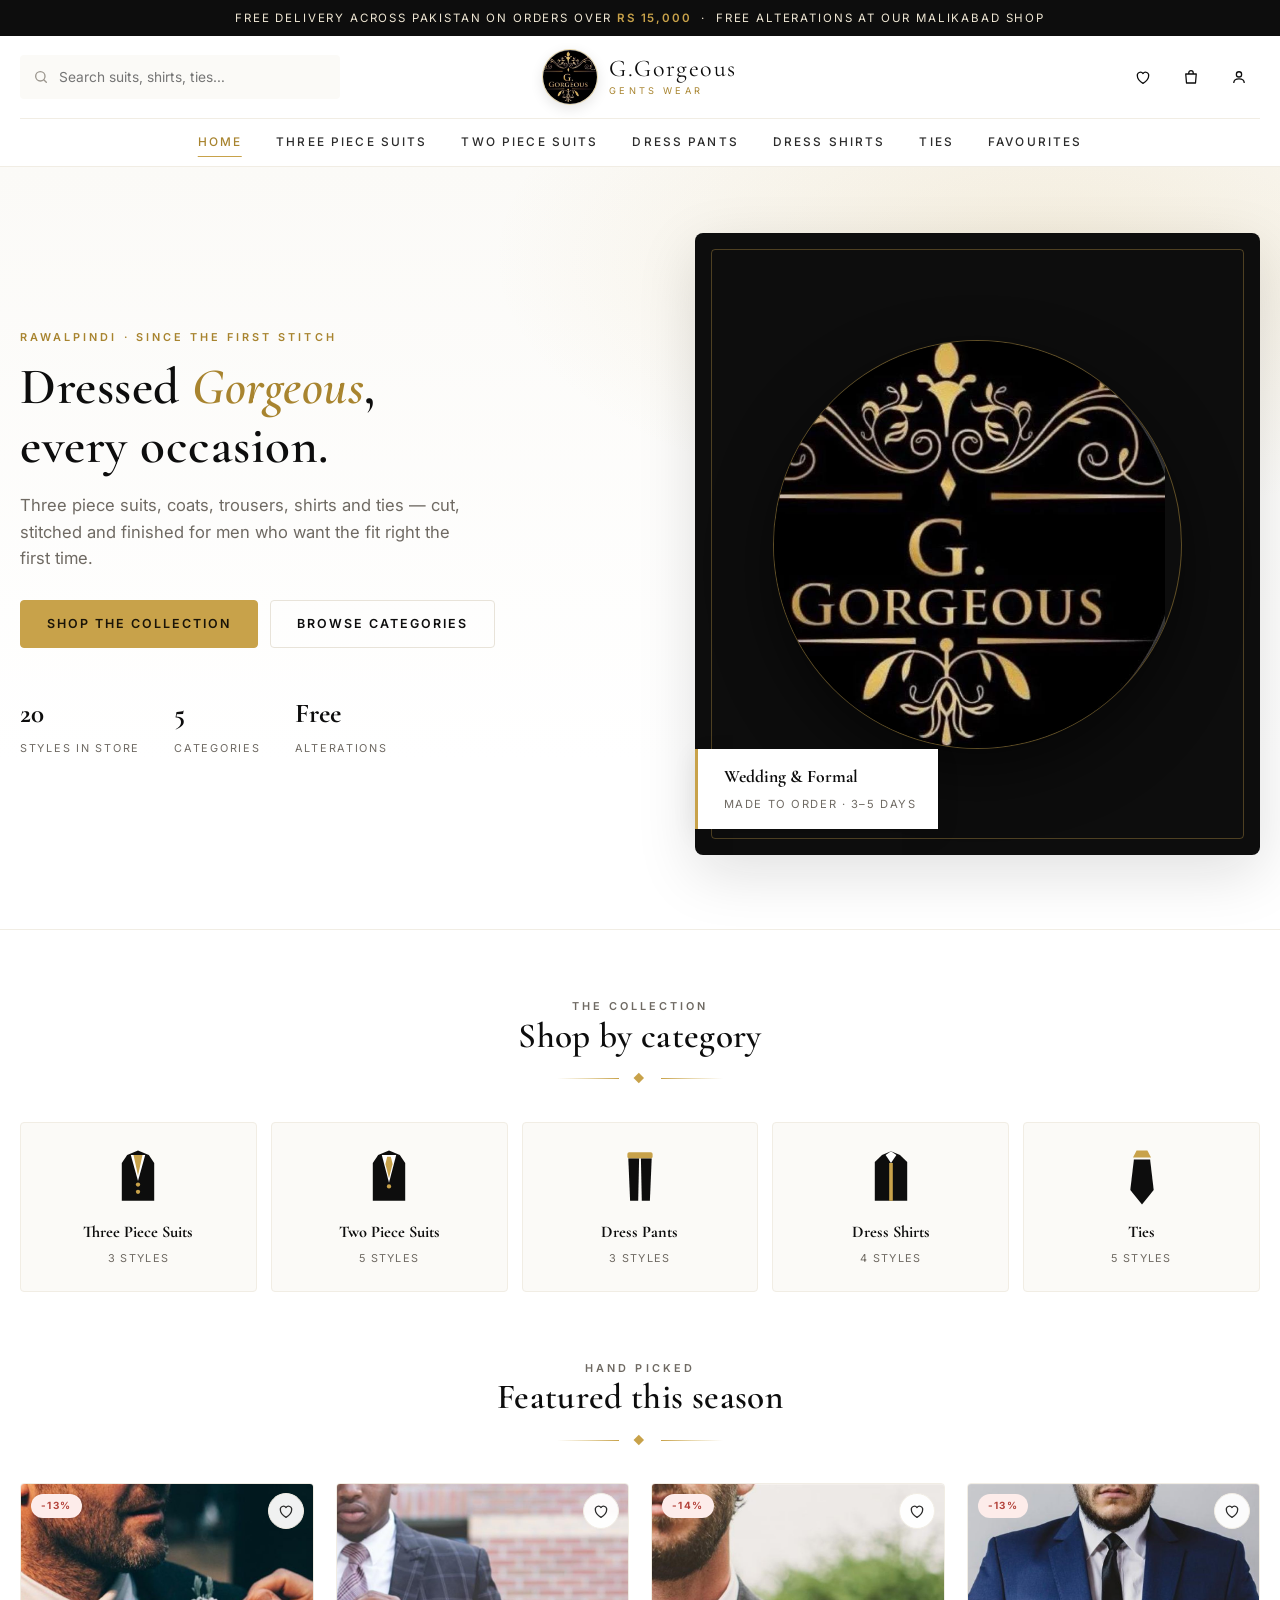
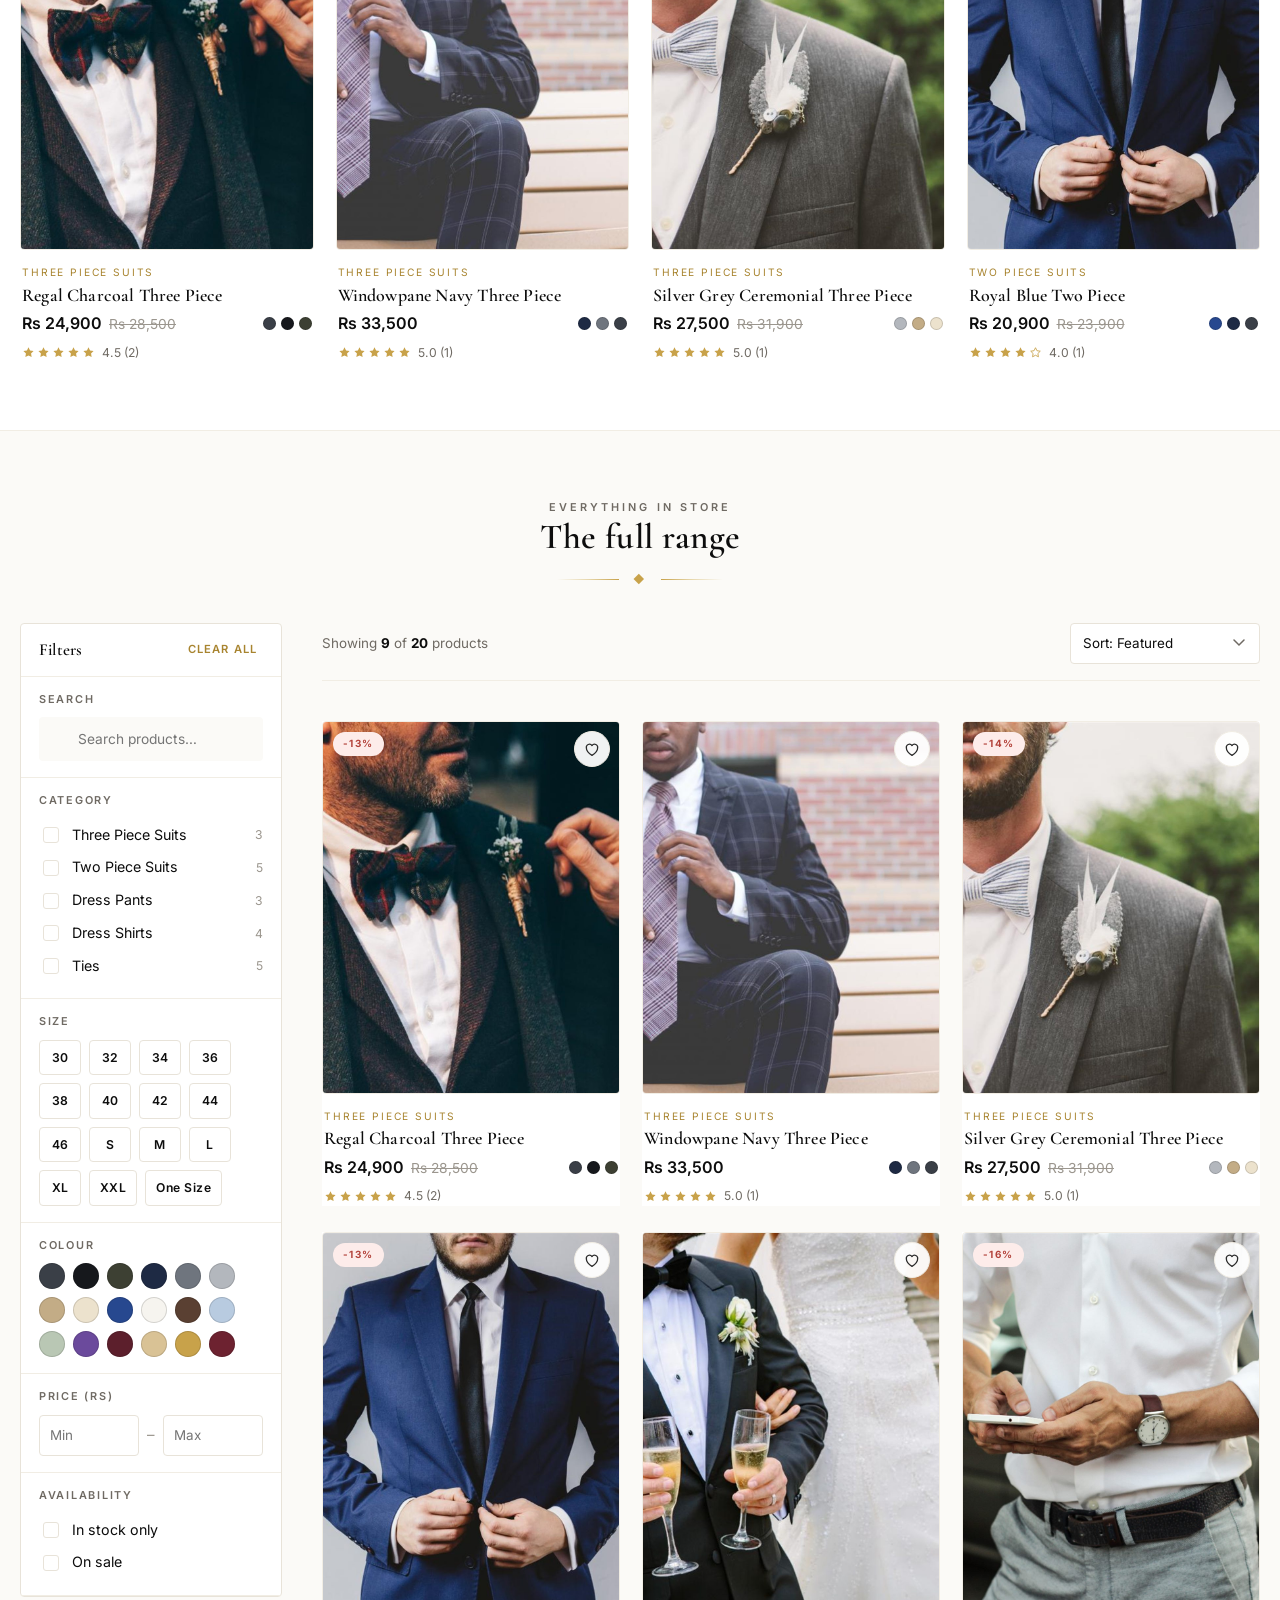
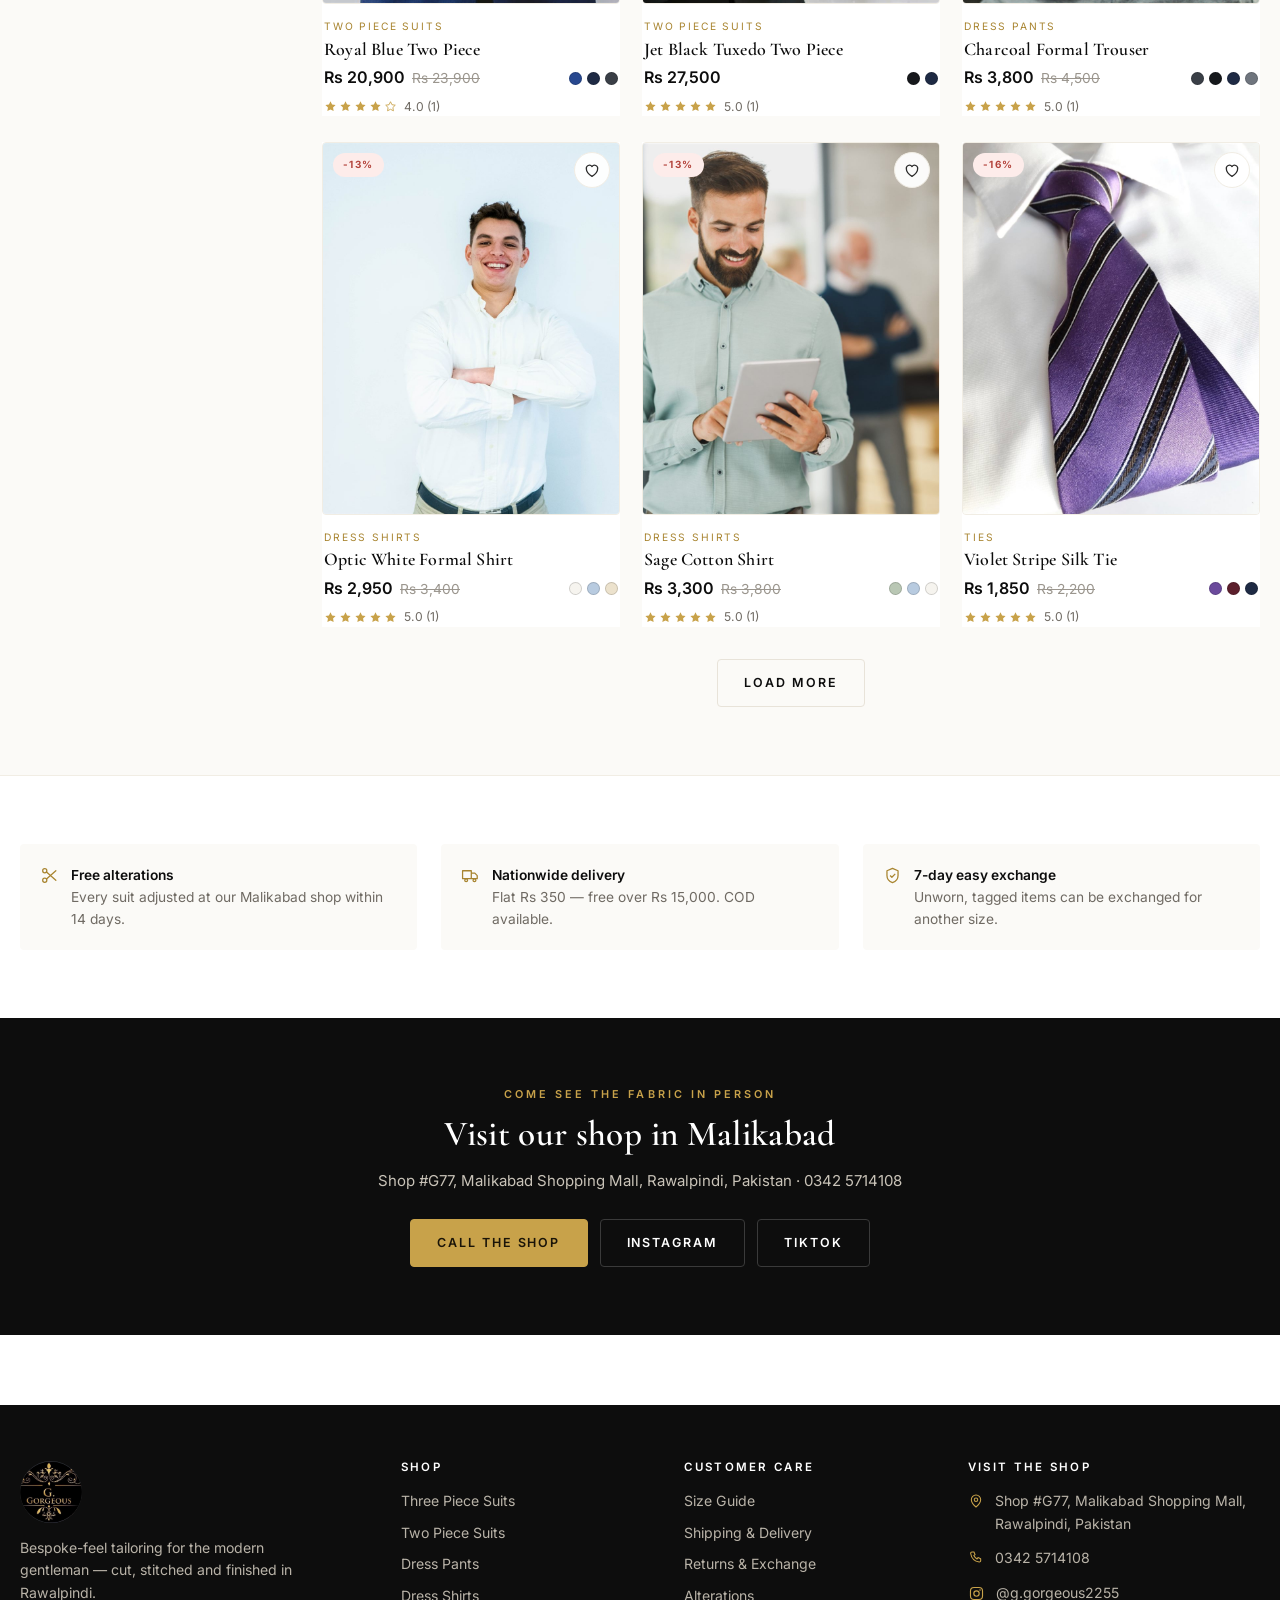
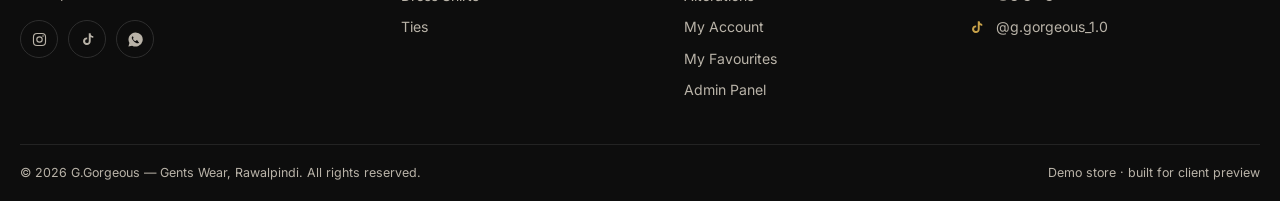
==== commit b36ce18c: "Add customer accounts Sign up, sign in with email or mobile, sessions with expiry and lockout, three" ====
--- a/index.html
+++ b/index.html
@@ -187,6 +187,7 @@
 <script src="assets/js/data.js"></script>
 <script src="assets/js/catalog.js"></script>
 <script src="assets/js/store.js"></script>
+<script src="assets/js/auth.js"></script>
 <script src="assets/js/ui.js"></script>
 <script src="assets/js/home.js"></script>
 </body>
--- a/assets/css/style.css
+++ b/assets/css/style.css
@@ -673,6 +673,162 @@
 .login-screen { min-height: 100vh; display: grid; place-items: center; background: var(--ink); padding: 24px; }
 .login-card { width: min(100%, 400px); background: #fff; border-radius: var(--radius-lg); padding: 38px; text-align: center; box-shadow: var(--shadow-lg); }
 .login-card img { width: 78px; height: 78px; border-radius: 50%; margin: 0 auto 16px; }
+
+/* ---------- Accounts ---------- */
+
+.auth-wrap { max-width: 460px; margin: 0 auto; }
+.auth-card { border: 1px solid var(--line); border-radius: var(--radius-lg); padding: 34px; background: #fff; }
+.auth-card > h2 { text-align: center; margin-bottom: 4px; }
+.auth-card > .sub { text-align: center; color: var(--muted); font-size: .9rem; margin: 0 0 24px; }
+
+.auth-tabs { display: flex; background: var(--surface-2); border-radius: var(--radius); padding: 4px; margin-bottom: 26px; }
+.auth-tabs button {
+  flex: 1; padding: 11px; border: none; background: transparent; cursor: pointer; border-radius: 3px;
+  font-size: .74rem; font-weight: 600; letter-spacing: .12em; text-transform: uppercase; color: var(--muted);
+  transition: .18s;
+}
+.auth-tabs button.on { background: #fff; color: var(--ink); box-shadow: var(--shadow-sm); }
+
+.demo-note {
+  display: flex; gap: 11px; align-items: flex-start;
+  background: var(--gold-wash); border: 1px solid var(--gold-soft); border-radius: var(--radius);
+  padding: 13px 15px; font-size: .82rem; color: #6b5620; margin-bottom: 22px;
+}
+.demo-note svg { flex: none; margin-top: 2px; }
+.demo-note b { display: block; margin-bottom: 2px; }
+
+.code-box {
+  background: var(--ink); color: var(--gold); border-radius: var(--radius);
+  padding: 18px; text-align: center; margin: 18px 0;
+}
+.code-box .lbl { color: #9b968e; margin-bottom: 8px; }
+.code-box .code { font-family: var(--serif); font-size: 2.2rem; letter-spacing: .34em; font-weight: 600; padding-left: .34em; }
+.code-box .exp { font-size: .74rem; color: #9b968e; margin-top: 6px; }
+
+.otp-row { display: flex; gap: 9px; justify-content: center; margin: 6px 0 4px; }
+.otp-row input {
+  width: 48px; height: 56px; text-align: center; font-size: 1.4rem; font-weight: 600;
+  padding: 0; font-family: var(--serif);
+}
+
+.pw-meter { display: flex; gap: 4px; margin-top: 8px; }
+.pw-meter i { height: 3px; flex: 1; background: var(--surface-2); border-radius: 2px; transition: .25s; }
+.pw-meter.s1 i:nth-child(-n+1), .pw-meter.s2 i:nth-child(-n+2) { background: #d0574e; }
+.pw-meter.s3 i:nth-child(-n+3) { background: var(--warn); }
+.pw-meter.s4 i:nth-child(-n+4), .pw-meter.s5 i { background: var(--ok); }
+.pw-hint { display: flex; justify-content: space-between; font-size: .74rem; color: var(--muted-2); margin-top: 6px; }
+
+.pw-field { position: relative; }
+.pw-toggle {
+  position: absolute; right: 10px; top: 32px; background: none; border: none; cursor: pointer;
+  color: var(--muted-2); padding: 6px; line-height: 0;
+}
+.pw-toggle:hover { color: var(--gold-deep); }
+
+.auth-alt { text-align: center; font-size: .86rem; color: var(--muted); margin-top: 20px; }
+.auth-alt button, .auth-alt a { background: none; border: none; padding: 0; cursor: pointer; color: var(--gold-deep); font-weight: 600; text-decoration: underline; font-size: .86rem; }
+.auth-sep { display: flex; align-items: center; gap: 14px; color: var(--muted-2); font-size: .74rem; margin: 22px 0; }
+.auth-sep::before, .auth-sep::after { content: ""; flex: 1; height: 1px; background: var(--line); }
+
+.channel-pick { display: grid; gap: 10px; margin-bottom: 18px; }
+.channel-opt {
+  display: flex; align-items: center; gap: 13px; padding: 15px 16px; cursor: pointer;
+  border: 1px solid var(--line); border-radius: var(--radius); transition: .18s; background: #fff;
+}
+.channel-opt:hover { border-color: var(--gold-soft); }
+.channel-opt.on { border-color: var(--gold); background: var(--gold-wash); }
+.channel-opt .ic { width: 38px; height: 38px; border-radius: 50%; background: var(--surface-2); color: var(--ink-2); display: grid; place-items: center; flex: none; }
+.channel-opt.on .ic { background: #fff; color: var(--gold-deep); }
+.channel-opt b { display: block; font-size: .92rem; }
+.channel-opt small { color: var(--muted); }
+
+.steps-mini { display: flex; gap: 6px; margin-bottom: 22px; }
+.steps-mini i { flex: 1; height: 3px; background: var(--surface-2); border-radius: 2px; }
+.steps-mini i.on { background: var(--gold); }
+
+/* signed-in dashboard */
+.acct { display: grid; grid-template-columns: 250px 1fr; gap: 34px; align-items: start; }
+.acct-side { border: 1px solid var(--line); border-radius: var(--radius); overflow: hidden; background: #fff; }
+.acct-me { padding: 24px 20px; text-align: center; border-bottom: 1px solid var(--line-soft); background: var(--surface); }
+.acct-me .avatar { width: 60px; height: 60px; margin: 0 auto 12px; font-size: 1.5rem; }
+.acct-me b { display: block; font-family: var(--serif); font-size: 1.2rem; }
+.acct-me span { font-size: .78rem; color: var(--muted); word-break: break-all; }
+.acct-nav a {
+  display: flex; align-items: center; gap: 12px; padding: 13px 20px; cursor: pointer;
+  font-size: .89rem; border-left: 2px solid transparent; transition: .18s;
+}
+.acct-nav a:hover { background: var(--surface); }
+.acct-nav a.on { background: var(--gold-wash); color: var(--gold-deep); border-left-color: var(--gold); font-weight: 600; }
+.acct-nav a.danger { color: var(--danger); border-top: 1px solid var(--line-soft); }
+.acct-panel { display: none; }
+.acct-panel.on { display: block; animation: fade .3s ease; }
+
+.acct-stats { display: grid; grid-template-columns: repeat(3, 1fr); gap: 14px; margin-bottom: 26px; }
+.acct-stat { border: 1px solid var(--line); border-radius: var(--radius); padding: 18px; }
+.acct-stat span { font-size: .66rem; letter-spacing: .14em; text-transform: uppercase; color: var(--muted); }
+.acct-stat b { display: block; font-family: var(--serif); font-size: 1.7rem; margin-top: 4px; }
+
+.order-card { border: 1px solid var(--line); border-radius: var(--radius); margin-bottom: 14px; overflow: hidden; }
+.order-head {
+  display: flex; align-items: center; justify-content: space-between; gap: 14px;
+  padding: 16px 18px; background: var(--surface); cursor: pointer; flex-wrap: wrap;
+}
+.order-head b { font-size: .95rem; }
+.order-head .muted { font-size: .78rem; }
+.order-body { padding: 18px; border-top: 1px solid var(--line-soft); display: none; }
+.order-card.open .order-body { display: block; }
+.order-line { display: flex; gap: 12px; padding: 10px 0; border-bottom: 1px solid var(--line-soft); }
+.order-line:last-child { border-bottom: none; }
+.order-line img { width: 54px; aspect-ratio: 4/5; object-fit: cover; border-radius: 3px; border: 1px solid var(--line-soft); }
+
+.addr-grid { display: grid; grid-template-columns: repeat(2, 1fr); gap: 14px; }
+.addr-card { border: 1px solid var(--line); border-radius: var(--radius); padding: 18px; position: relative; }
+.addr-card.default { border-color: var(--gold); background: var(--gold-wash); }
+.addr-card b { display: block; margin-bottom: 4px; }
+.addr-card p { margin: 0 0 12px; color: var(--muted); font-size: .88rem; }
+.addr-card .tag { position: absolute; top: 14px; right: 14px; }
+
+.signin-banner {
+  display: flex; align-items: center; justify-content: space-between; gap: 14px; flex-wrap: wrap;
+  background: var(--surface); border: 1px solid var(--line); border-radius: var(--radius);
+  padding: 15px 18px; margin-bottom: 22px; font-size: .9rem;
+}
+
+/* header account menu */
+.acct-menu { position: relative; }
+.acct-menu-pop {
+  position: absolute; right: 0; top: calc(100% + 8px); width: 232px; background: #fff;
+  border: 1px solid var(--line); border-radius: var(--radius); box-shadow: var(--shadow);
+  padding: 8px; z-index: 70; display: none;
+}
+.acct-menu.open .acct-menu-pop { display: block; animation: fade .18s ease; }
+.acct-menu-pop .who { padding: 10px 12px; border-bottom: 1px solid var(--line-soft); margin-bottom: 6px; }
+.acct-menu-pop .who b { display: block; font-size: .9rem; }
+.acct-menu-pop .who span { font-size: .76rem; color: var(--muted); word-break: break-all; }
+.acct-menu-pop a {
+  display: flex; align-items: center; gap: 10px; padding: 9px 12px; border-radius: 3px;
+  font-size: .88rem; cursor: pointer;
+}
+.acct-menu-pop a:hover { background: var(--surface); color: var(--gold-deep); }
+.acct-menu-pop a.danger { color: var(--danger); border-top: 1px solid var(--line-soft); margin-top: 6px; padding-top: 12px; }
+.icon-btn .dot {
+  position: absolute; top: 7px; right: 6px; width: 8px; height: 8px; border-radius: 50%;
+  background: var(--ok); border: 1.5px solid #fff;
+}
+
+@media (max-width: 900px) {
+  .acct { grid-template-columns: 1fr; }
+  .acct-nav { display: flex; overflow-x: auto; }
+  .acct-nav a { white-space: nowrap; border-left: none; border-bottom: 2px solid transparent; }
+  .acct-nav a.on { border-left: none; border-bottom-color: var(--gold); }
+  .acct-nav a.danger { border-top: none; }
+}
+@media (max-width: 620px) {
+  .auth-card { padding: 24px 20px; }
+  .acct-stats { grid-template-columns: 1fr; }
+  .addr-grid { grid-template-columns: 1fr; }
+  .otp-row input { width: 42px; height: 50px; font-size: 1.2rem; }
+}
 
 /* ---------- Toast / modal ---------- */
 
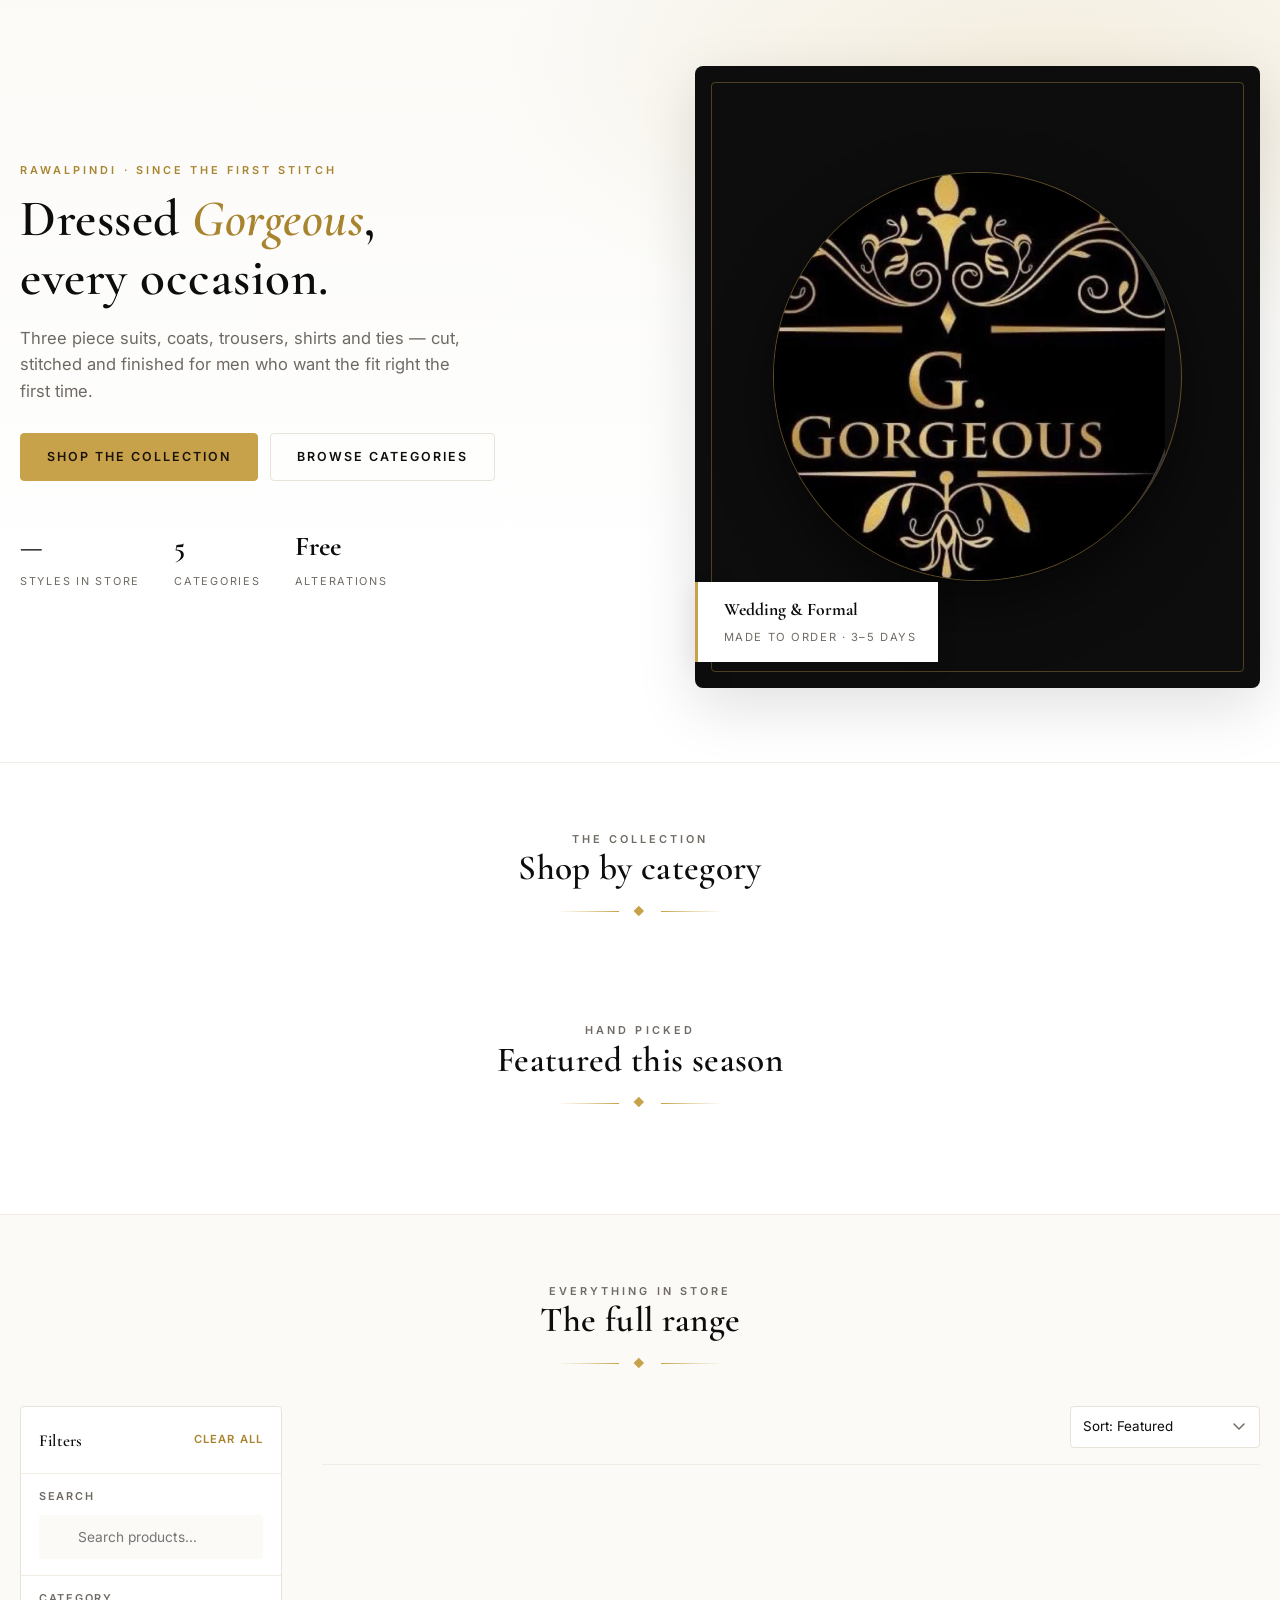
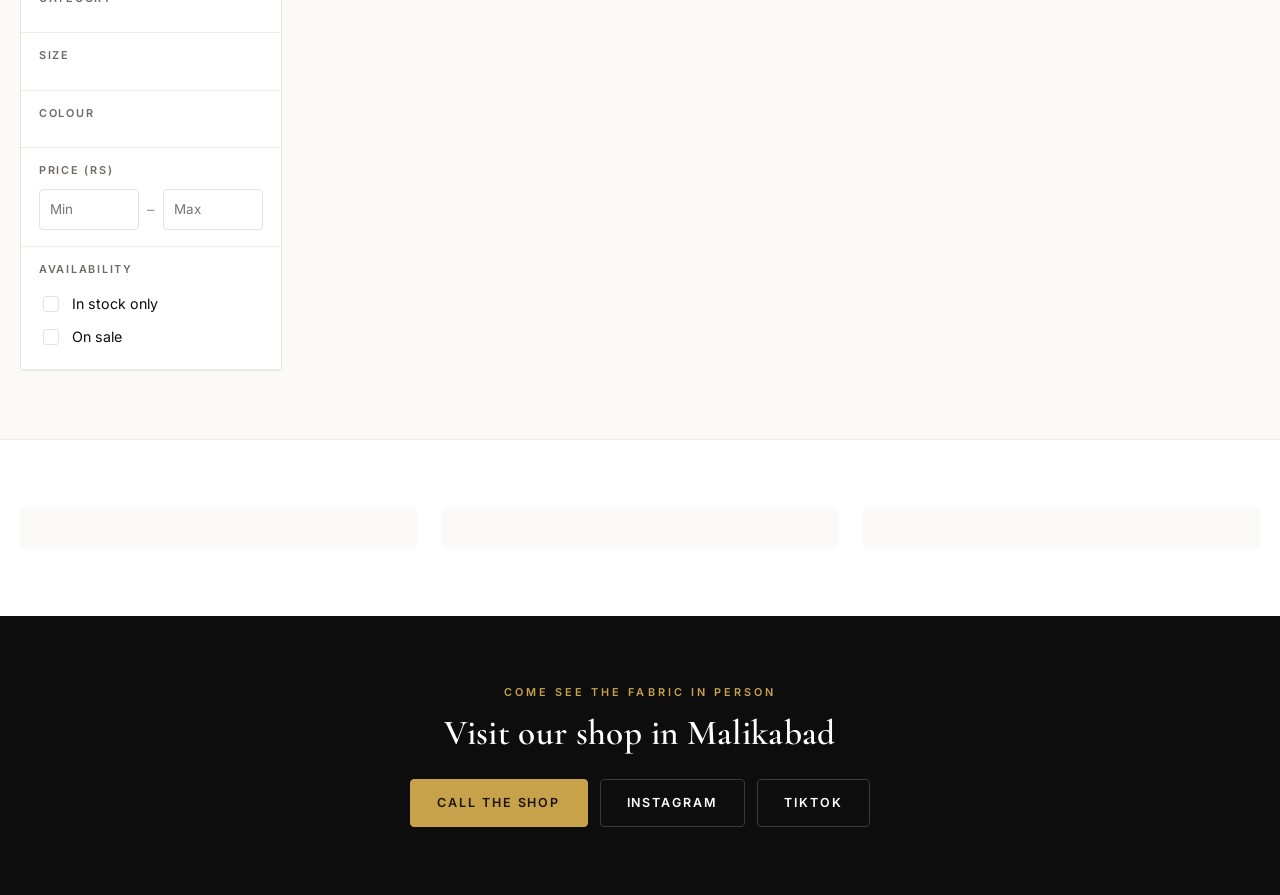
==== commit 5873f644: "Read the catalogue from Supabase Adds the Supabase client (vendored, not a CDN dependency), config.j" ====
--- a/index.html
+++ b/index.html
@@ -184,9 +184,12 @@
 
 <div id="site-footer"></div>
 
+<script src="assets/js/vendor/supabase.js"></script>
+<script src="assets/js/config.js"></script>
 <script src="assets/js/data.js"></script>
 <script src="assets/js/catalog.js"></script>
 <script src="assets/js/store.js"></script>
+<script src="assets/js/db.js"></script>
 <script src="assets/js/auth.js"></script>
 <script src="assets/js/ui.js"></script>
 <script src="assets/js/home.js"></script>
--- a/assets/css/style.css
+++ b/assets/css/style.css
@@ -296,6 +296,7 @@
 .filters-head button {
   background: none; border: none; cursor: pointer; font-size: .7rem;
   letter-spacing: .1em; text-transform: uppercase; color: var(--gold-deep); font-weight: 600;
+  padding: 8px 0; min-height: 32px;
 }
 .fgroup { padding: 16px 18px; border-bottom: 1px solid var(--line-soft); }
 .fgroup:last-child { border-bottom: none; }
@@ -403,6 +404,9 @@
 .crumbs span { margin: 0 8px; color: var(--muted-2); }
 
 .pdp { display: grid; grid-template-columns: 1.05fr .95fr; gap: 52px; align-items: start; }
+/* grid children default to min-width:auto, which lets a wide button row
+   stretch the whole column past the viewport on small phones */
+.pdp > * { min-width: 0; }
 .gallery-main {
   position: relative; aspect-ratio: 4 / 5; background: var(--surface);
   border: 1px solid var(--line-soft); border-radius: var(--radius); overflow: hidden;
@@ -424,10 +428,24 @@
 .thumb img { width: 100%; height: 100%; object-fit: cover; }
 .thumb.on { border-color: var(--gold); box-shadow: 0 0 0 2px rgba(200,162,74,.25); }
 .thumb.video-thumb { display: grid; place-items: center; background: var(--ink); color: var(--gold); }
+.thumb.video-thumb.has-poster { background: var(--ink); }
+.thumb.video-thumb.has-poster img { opacity: .72; }
+.thumb.video-thumb .play-dot {
+  position: absolute; inset: 0; display: grid; place-items: center; color: #fff;
+  text-shadow: 0 2px 8px rgba(0, 0, 0, .5);
+}
+
+/* video embeds fill the gallery frame; the platform letterboxes its own aspect */
+.gallery-main .video-embed, .video-preview .video-embed { width: 100%; height: 100%; border: 0; }
+.video-preview {
+  width: 100%; max-width: 320px; margin-top: 14px; border-radius: var(--radius);
+  overflow: hidden; background: var(--ink); border: 1px solid var(--line);
+}
 
 .pdp-info h1 { margin-bottom: .2em; }
 .pdp-price { display: flex; align-items: baseline; gap: 12px; margin: 14px 0 18px; }
-.pdp-price .now { font-size: 1.65rem; font-weight: 600; }
+.pdp-price { flex-wrap: wrap; }
+.pdp-price .now { font-size: 1.65rem; font-weight: 600; white-space: nowrap; }
 .pdp-price .was { font-size: 1.05rem; color: var(--muted-2); text-decoration: line-through; }
 .pdp-price .off { font-size: .7rem; }
 .pdp-desc { color: var(--muted); margin-bottom: 22px; }
@@ -528,7 +546,10 @@
 .cart-opts { font-size: .8rem; color: var(--muted); margin-bottom: 10px; }
 .cart-opts span + span::before { content: "·"; margin: 0 7px; color: var(--muted-2); }
 .cart-actions { display: flex; align-items: center; gap: 14px; }
-.link-btn { background: none; border: none; cursor: pointer; font-size: .76rem; color: var(--muted); text-decoration: underline; padding: 0; }
+.link-btn {
+  background: none; border: none; cursor: pointer; font-size: .76rem; color: var(--muted);
+  text-decoration: underline; padding: 7px 0; min-height: 32px;   /* comfortable tap target */
+}
 .link-btn:hover { color: var(--danger); }
 .cart-row .line-total { text-align: right; font-weight: 600; }
 
@@ -720,8 +741,8 @@
 
 .pw-field { position: relative; }
 .pw-toggle {
-  position: absolute; right: 10px; top: 32px; background: none; border: none; cursor: pointer;
-  color: var(--muted-2); padding: 6px; line-height: 0;
+  position: absolute; right: 8px; top: 29px; background: none; border: none; cursor: pointer;
+  color: var(--muted-2); padding: 9px; line-height: 0;
 }
 .pw-toggle:hover { color: var(--gold-deep); }
 
@@ -969,6 +990,15 @@
   .step-sep { width: 26px; margin: 0 8px; }
 }
 
+@media (max-width: 520px) {
+  /* let the buy row stack instead of forcing the whole grid column wider */
+  .buy-row { flex-wrap: wrap; gap: 10px; }
+  .buy-row > .btn:first-child { flex: 1 1 100%; }
+  .buy-row > .btn { flex: 1 1 auto; }
+  .btn-heart { flex: 0 0 52px !important; }
+  .thumb { width: 64px; }
+}
+
 @media (max-width: 460px) {
   .brand img { width: 44px; height: 44px; }
   .brand-name { font-size: 1.2rem; }
@@ -977,4 +1007,31 @@
   .cart-row .line-total { grid-column: 2; text-align: left; }
 }
 
+/* very small phones (320–420px): tighten the header so it never overflows */
+@media (max-width: 420px) {
+  .header-bar { gap: 8px; }
+  .header-actions { gap: 2px; }
+  .icon-btn { width: 36px; height: 36px; }
+  .icon-btn .count { min-width: 16px; height: 16px; font-size: .58rem; top: 1px; right: -1px; }
+  .brand { gap: 8px; }
+  .brand img { width: 38px; height: 38px; }
+  .brand-name { font-size: 1.02rem; }
+  .brand-sub { font-size: .5rem; letter-spacing: .24em; }
+  .announce { font-size: .64rem; letter-spacing: .1em; padding: 8px 12px; }
+  .wrap, .wrap-narrow { width: min(100% - 24px, var(--wrap)); }
+  .page-head { padding: 30px 0 20px; }
+  .section { padding: 44px 0; }
+  .product-grid, .product-grid.cols-4 { gap: 16px 10px; }
+  .card-title { font-size: 1rem; }
+  .toolbar-right select { min-width: 0; width: 100%; }
+  .shop-toolbar { gap: 10px; }
+  .steps { font-size: .56rem; flex-wrap: wrap; gap: 10px 14px; row-gap: 10px; }
+  .step i { width: 22px; height: 22px; }
+  .step-sep { display: none; }
+  .drawer { width: 100%; }
+  .modal-pad { padding: 18px 16px; }
+  .toast-wrap { left: 12px; right: 12px; bottom: 12px; }
+  .toast { min-width: 0; max-width: none; }
+}
+
 @media print { .site-header, .site-footer, .btn { display: none; } }
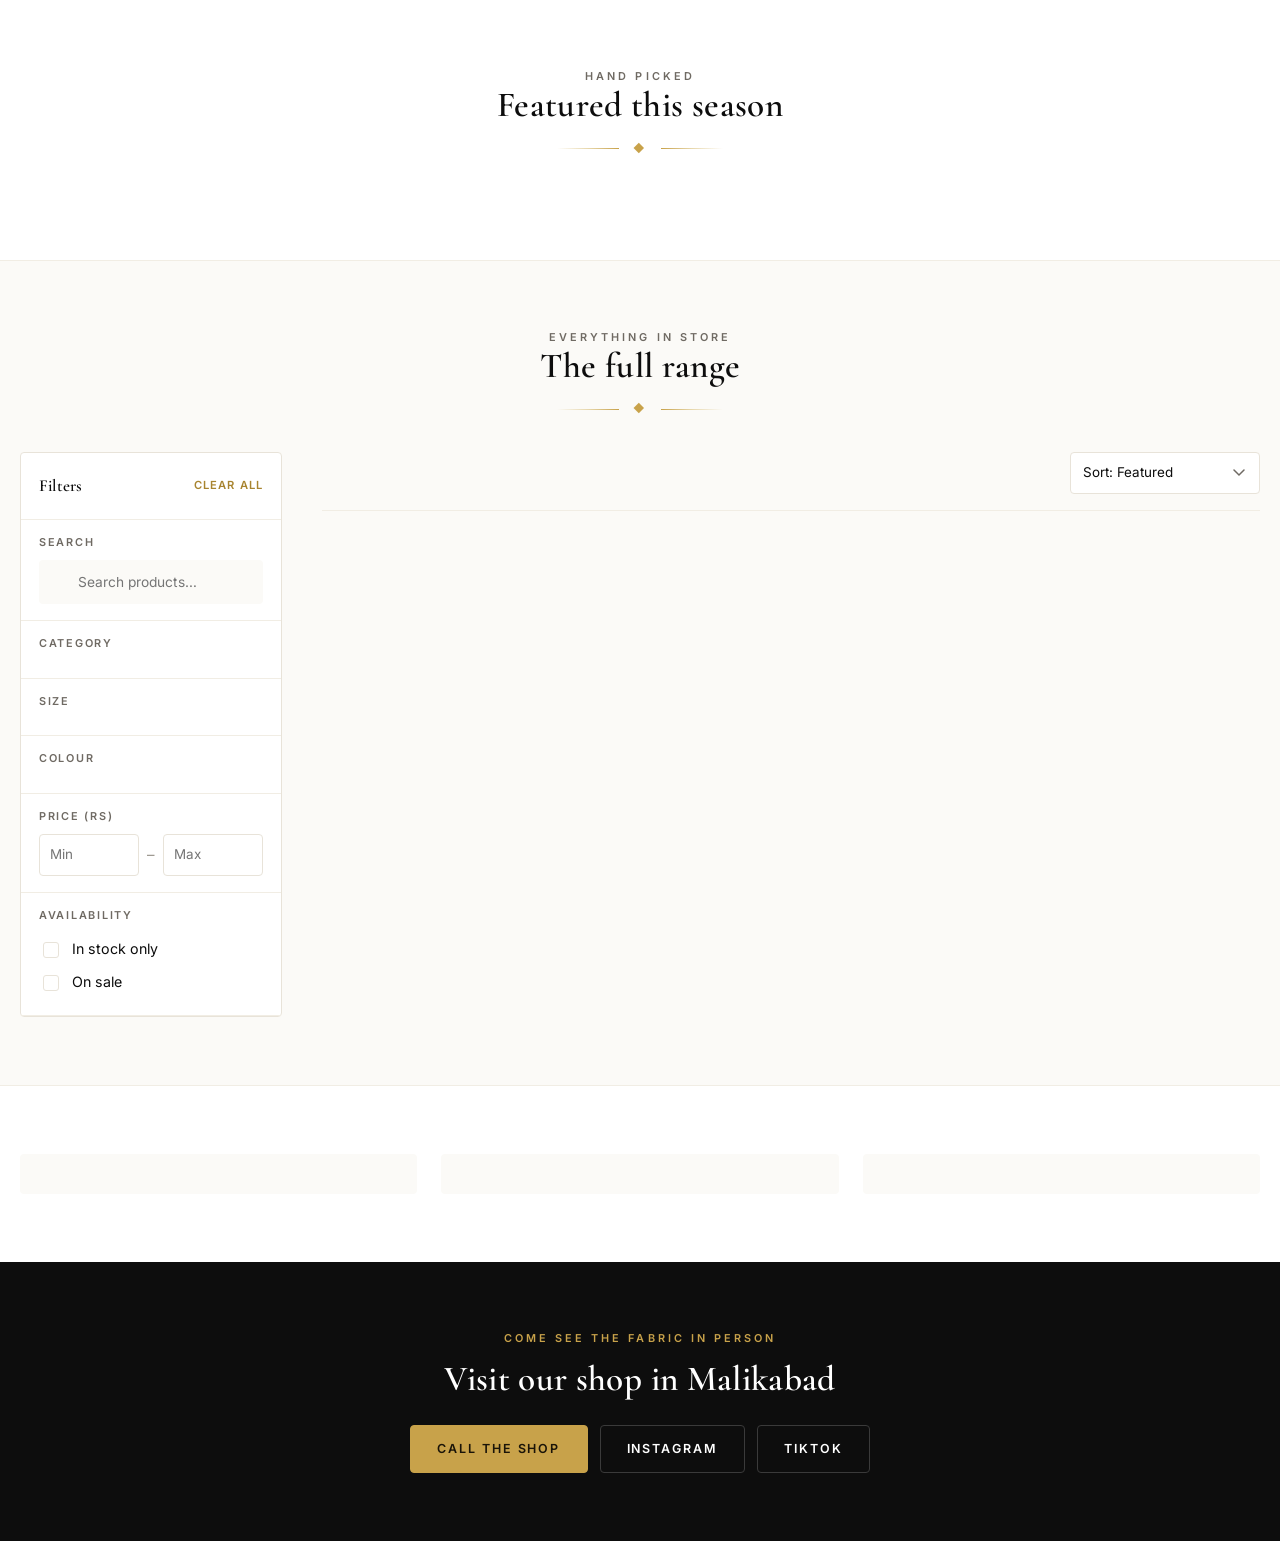
==== commit 5eda0d5d: "Product-first home page; remove quick view Quick view removed. The button covered the product image " ====
--- a/index.html
+++ b/index.html
@@ -15,47 +15,8 @@
 
 <div id="site-header"></div>
 
-<!-- ===================== HERO ===================== -->
-<section class="hero">
-  <div class="wrap hero-inner">
-    <div>
-      <p class="eyebrow">Rawalpindi · Since the first stitch</p>
-      <h1>Dressed <em>Gorgeous</em>,<br>every occasion.</h1>
-      <p class="lead">Three piece suits, coats, trousers, shirts and ties — cut, stitched and finished for men who want the fit right the first time.</p>
-      <div class="hero-cta">
-        <a class="btn btn-gold" href="#shop">Shop the collection</a>
-        <a class="btn btn-ghost" href="#categories">Browse categories</a>
-      </div>
-      <div class="hero-stats">
-        <div><strong id="stat-styles">—</strong><span>Styles in store</span></div>
-        <div><strong id="stat-cats">5</strong><span>Categories</span></div>
-        <div><strong>Free</strong><span>Alterations</span></div>
-      </div>
-    </div>
-    <div style="position:relative">
-      <div class="hero-art"><div class="logo-ring"><img src="assets/img/logo.jpg" alt="G.Gorgeous"></div></div>
-      <div class="hero-tag">
-        <b>Wedding &amp; Formal</b>
-        <span>Made to order · 3–5 days</span>
-      </div>
-    </div>
-  </div>
-</section>
-
-<!-- ===================== CATEGORIES ===================== -->
-<section class="section" id="categories">
-  <div class="wrap">
-    <div class="section-head">
-      <p class="eyebrow">The Collection</p>
-      <h2>Shop by category</h2>
-      <div class="rule-ornament"><span>◆</span></div>
-    </div>
-    <div class="cat-strip" id="cat-strip"></div>
-  </div>
-</section>
-
 <!-- ===================== FEATURED ===================== -->
-<section class="section" style="padding-top:0">
+<section class="section">
   <div class="wrap">
     <div class="section-head">
       <p class="eyebrow">Hand picked</p>
--- a/assets/css/style.css
+++ b/assets/css/style.css
@@ -375,12 +375,7 @@
 .card-fav:hover { color: var(--danger); transform: scale(1.08); }
 .card-fav.on { color: #d13b3b; }
 .card-fav.on svg { fill: currentColor; }
-.card-quick {
-  position: absolute; left: 10px; right: 10px; bottom: 10px;
-  opacity: 0; transform: translateY(8px); transition: .26s ease; z-index: 2;
-}
-.card:hover .card-quick { opacity: 1; transform: translateY(0); }
-.card-body { padding: 14px 2px 0; }
+.card:hover .card-body { padding: 14px 2px 0; }
 .card-cat { font-size: .64rem; letter-spacing: .18em; text-transform: uppercase; color: var(--gold-deep); }
 .card-title { font-family: var(--serif); font-size: 1.12rem; margin: 4px 0 6px; }
 .card-title a:hover { color: var(--gold-deep); }
@@ -985,8 +980,7 @@
   .footer-top { grid-template-columns: 1fr; gap: 30px; }
   .stat-grid { grid-template-columns: 1fr 1fr; }
   .modal-pad { padding: 22px; }
-  .card-quick { opacity: 1; transform: none; }
-  .steps { font-size: .62rem; }
+    .steps { font-size: .62rem; }
   .step-sep { width: 26px; margin: 0 8px; }
 }
 
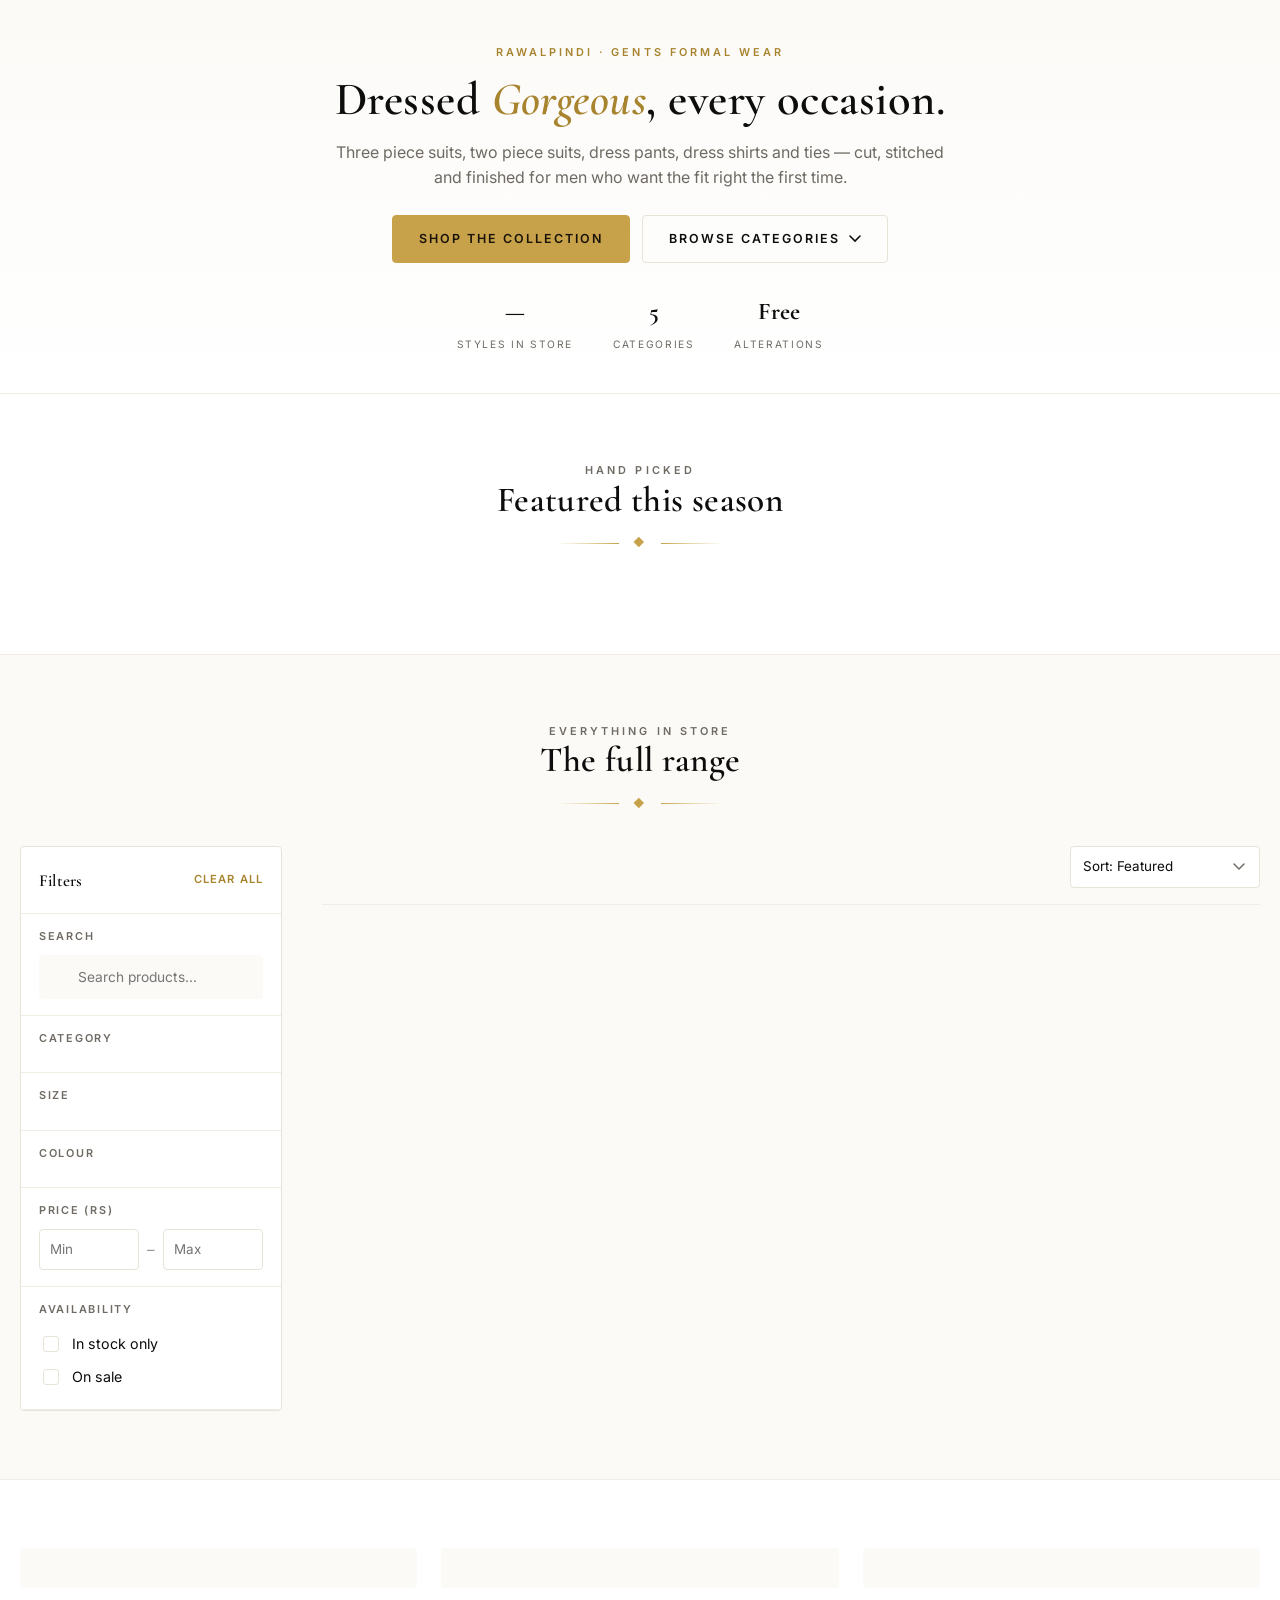
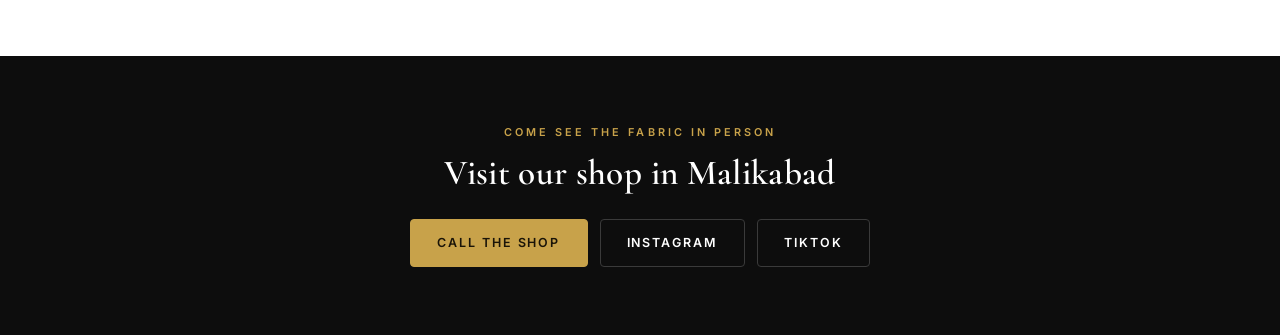
==== commit 54e87e0d: "Restore a compact intro with a categories dropdown Brings back the headline, blurb, stats and calls " ====
--- a/index.html
+++ b/index.html
@@ -14,6 +14,35 @@
 <body>
 
 <div id="site-header"></div>
+
+<!-- ===================== INTRO ===================== -->
+<section class="intro">
+  <div class="wrap center">
+    <p class="eyebrow">Rawalpindi · Gents Formal Wear</p>
+    <h1>Dressed <em>Gorgeous</em>, every occasion.</h1>
+    <p class="lead">Three piece suits, two piece suits, dress pants, dress shirts and ties —
+      cut, stitched and finished for men who want the fit right the first time.</p>
+
+    <div class="intro-cta">
+      <a class="btn btn-gold" href="#shop">Shop the collection</a>
+      <div class="cat-drop" id="cat-drop">
+        <button class="btn btn-ghost" id="cat-drop-btn" aria-expanded="false" aria-haspopup="true">
+          Browse categories
+          <svg width="12" height="8" viewBox="0 0 12 8" fill="none" aria-hidden="true">
+            <path d="M1 1l5 5 5-5" stroke="currentColor" stroke-width="1.6" stroke-linecap="round"/>
+          </svg>
+        </button>
+        <div class="cat-drop-menu" id="cat-drop-menu"></div>
+      </div>
+    </div>
+
+    <div class="intro-stats">
+      <div><strong id="stat-styles">—</strong><span>Styles in store</span></div>
+      <div><strong id="stat-cats">5</strong><span>Categories</span></div>
+      <div><strong>Free</strong><span>Alterations</span></div>
+    </div>
+  </div>
+</section>
 
 <!-- ===================== FEATURED ===================== -->
 <section class="section">
--- a/assets/css/style.css
+++ b/assets/css/style.css
@@ -266,6 +266,48 @@
 }
 .hero-tag b { font-family: var(--serif); font-size: 1.1rem; display: block; }
 .hero-tag span { font-size: .7rem; letter-spacing: .14em; text-transform: uppercase; color: var(--muted); }
+
+
+/* ---------- Intro band (compact, keeps products near the top) ---------- */
+
+.intro {
+  padding: 44px 0 38px;
+  background: linear-gradient(180deg, var(--surface) 0%, #fff 100%);
+  border-bottom: 1px solid var(--line-soft);
+}
+.intro h1 { font-size: clamp(1.8rem, 3.8vw, 2.9rem); margin-bottom: .3em; }
+.intro h1 em { font-style: italic; color: var(--gold-deep); }
+.intro .lead { color: var(--muted); max-width: 620px; margin: 0 auto 24px; font-size: 1rem; }
+.intro-cta { display: flex; gap: 12px; justify-content: center; flex-wrap: wrap; }
+.intro-stats { display: flex; gap: 40px; justify-content: center; margin-top: 30px; flex-wrap: wrap; }
+.intro-stats strong { display: block; font-family: var(--serif); font-size: 1.5rem; }
+.intro-stats span { font-size: .64rem; letter-spacing: .16em; text-transform: uppercase; color: var(--muted); }
+
+.cat-drop { position: relative; }
+.cat-drop-menu {
+  position: absolute; left: 50%; transform: translateX(-50%) translateY(6px);
+  top: 100%; width: 268px; background: #fff; border: 1px solid var(--line);
+  border-radius: var(--radius); box-shadow: var(--shadow); padding: 8px;
+  z-index: 40; display: none; text-align: left;
+}
+.cat-drop.open .cat-drop-menu { display: block; animation: fade .18s ease; }
+.cat-drop-menu a {
+  display: flex; align-items: center; gap: 12px; padding: 10px 12px;
+  border-radius: 3px; transition: .16s;
+}
+.cat-drop-menu a:hover { background: var(--gold-wash); }
+.cat-drop-menu .ic { width: 26px; flex: none; }
+.cat-drop-menu b { display: block; font-family: var(--serif); font-size: 1rem; line-height: 1.2; }
+.cat-drop-menu small { font-size: .68rem; letter-spacing: .1em; text-transform: uppercase; color: var(--muted); }
+
+@media (max-width: 620px) {
+  .intro { padding: 30px 0 26px; }
+  .intro .lead { font-size: .93rem; margin-bottom: 20px; }
+  .intro-stats { gap: 24px; margin-top: 22px; }
+  .cat-drop, .intro-cta .btn { width: 100%; }
+  .cat-drop-btn, .cat-drop > .btn { width: 100%; }
+  .cat-drop-menu { width: 100%; }
+}
 
 /* ---------- Category strip ---------- */
 
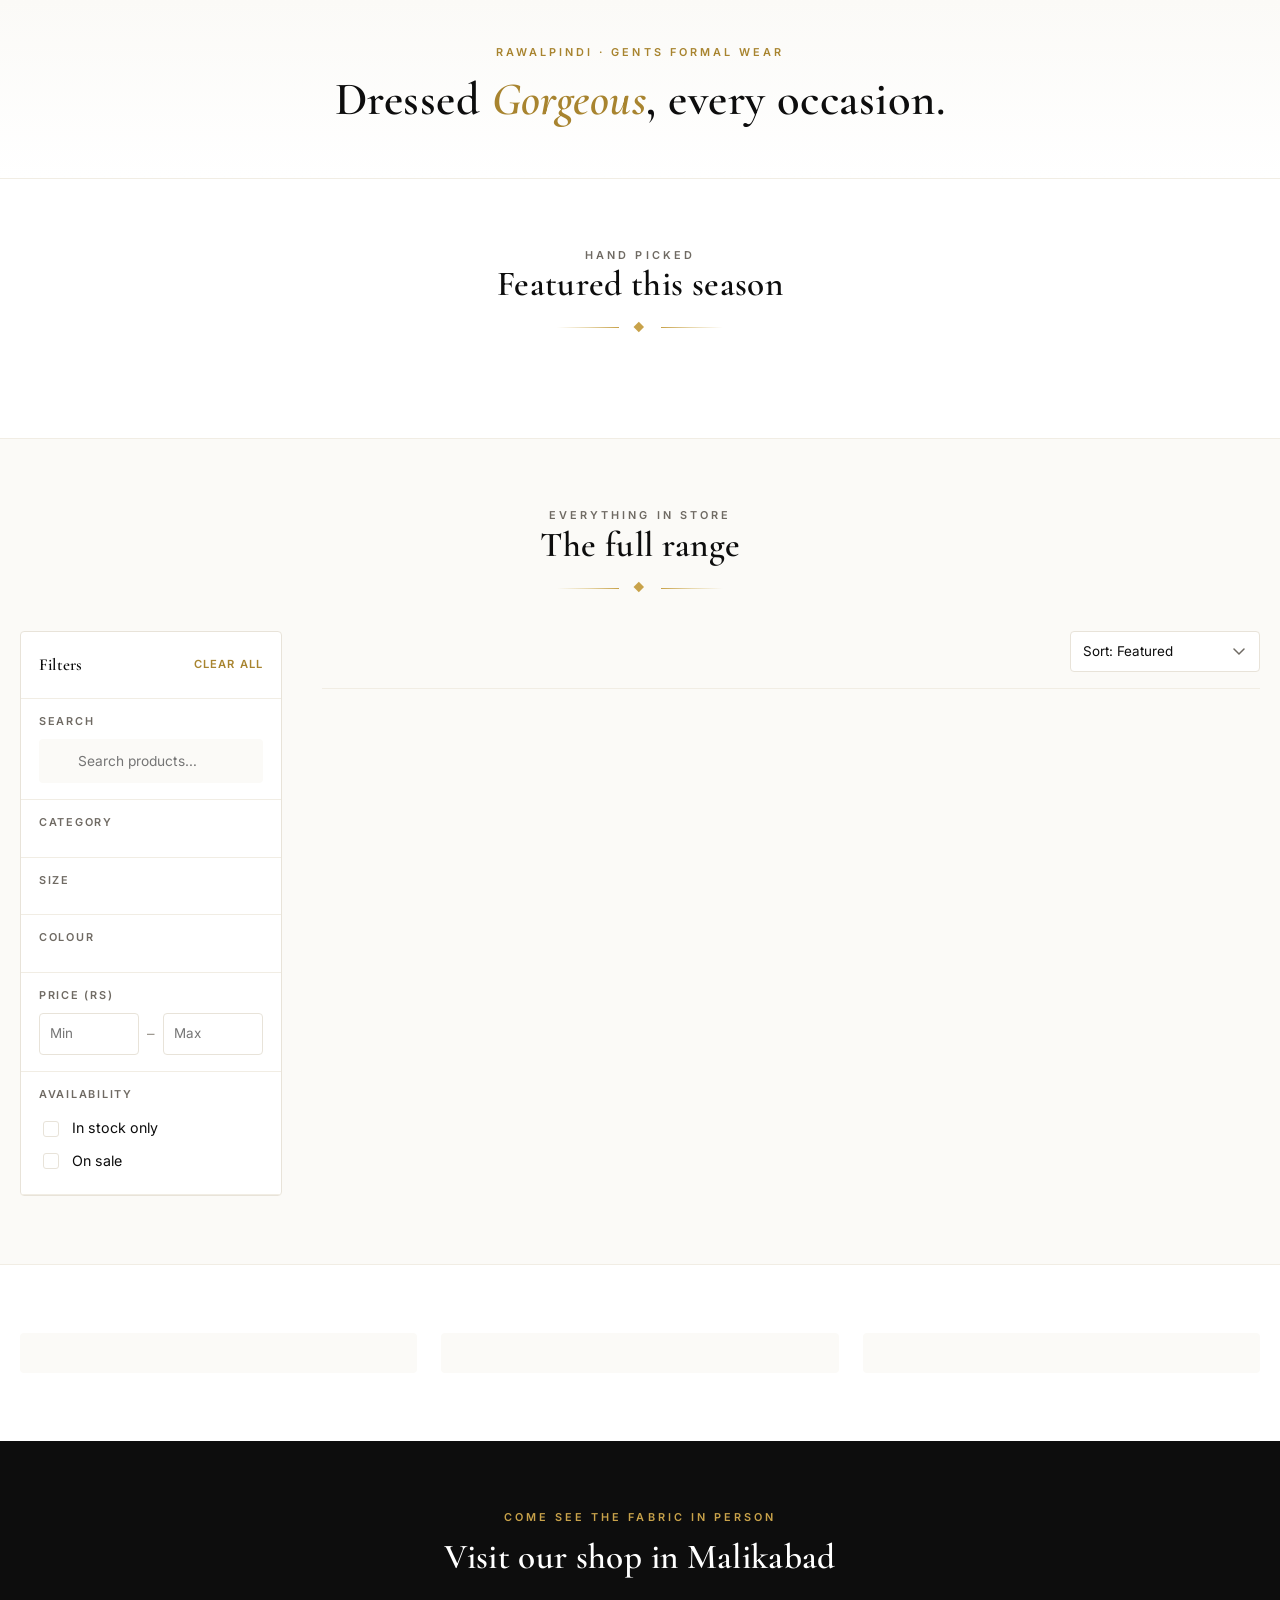
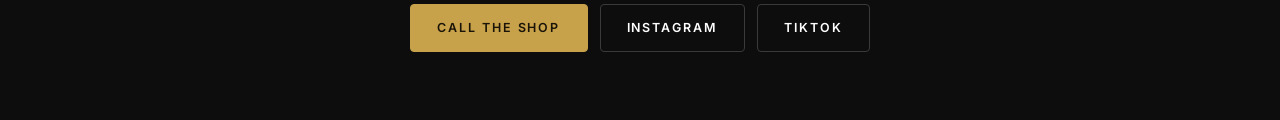
==== commit d0b25fcc: "Stop caching code for a week; trim the intro JS and CSS were served with max-age=604800 but their fi" ====
--- a/index.html
+++ b/index.html
@@ -20,27 +20,6 @@
   <div class="wrap center">
     <p class="eyebrow">Rawalpindi · Gents Formal Wear</p>
     <h1>Dressed <em>Gorgeous</em>, every occasion.</h1>
-    <p class="lead">Three piece suits, two piece suits, dress pants, dress shirts and ties —
-      cut, stitched and finished for men who want the fit right the first time.</p>
-
-    <div class="intro-cta">
-      <a class="btn btn-gold" href="#shop">Shop the collection</a>
-      <div class="cat-drop" id="cat-drop">
-        <button class="btn btn-ghost" id="cat-drop-btn" aria-expanded="false" aria-haspopup="true">
-          Browse categories
-          <svg width="12" height="8" viewBox="0 0 12 8" fill="none" aria-hidden="true">
-            <path d="M1 1l5 5 5-5" stroke="currentColor" stroke-width="1.6" stroke-linecap="round"/>
-          </svg>
-        </button>
-        <div class="cat-drop-menu" id="cat-drop-menu"></div>
-      </div>
-    </div>
-
-    <div class="intro-stats">
-      <div><strong id="stat-styles">—</strong><span>Styles in store</span></div>
-      <div><strong id="stat-cats">5</strong><span>Categories</span></div>
-      <div><strong>Free</strong><span>Alterations</span></div>
-    </div>
   </div>
 </section>
 
